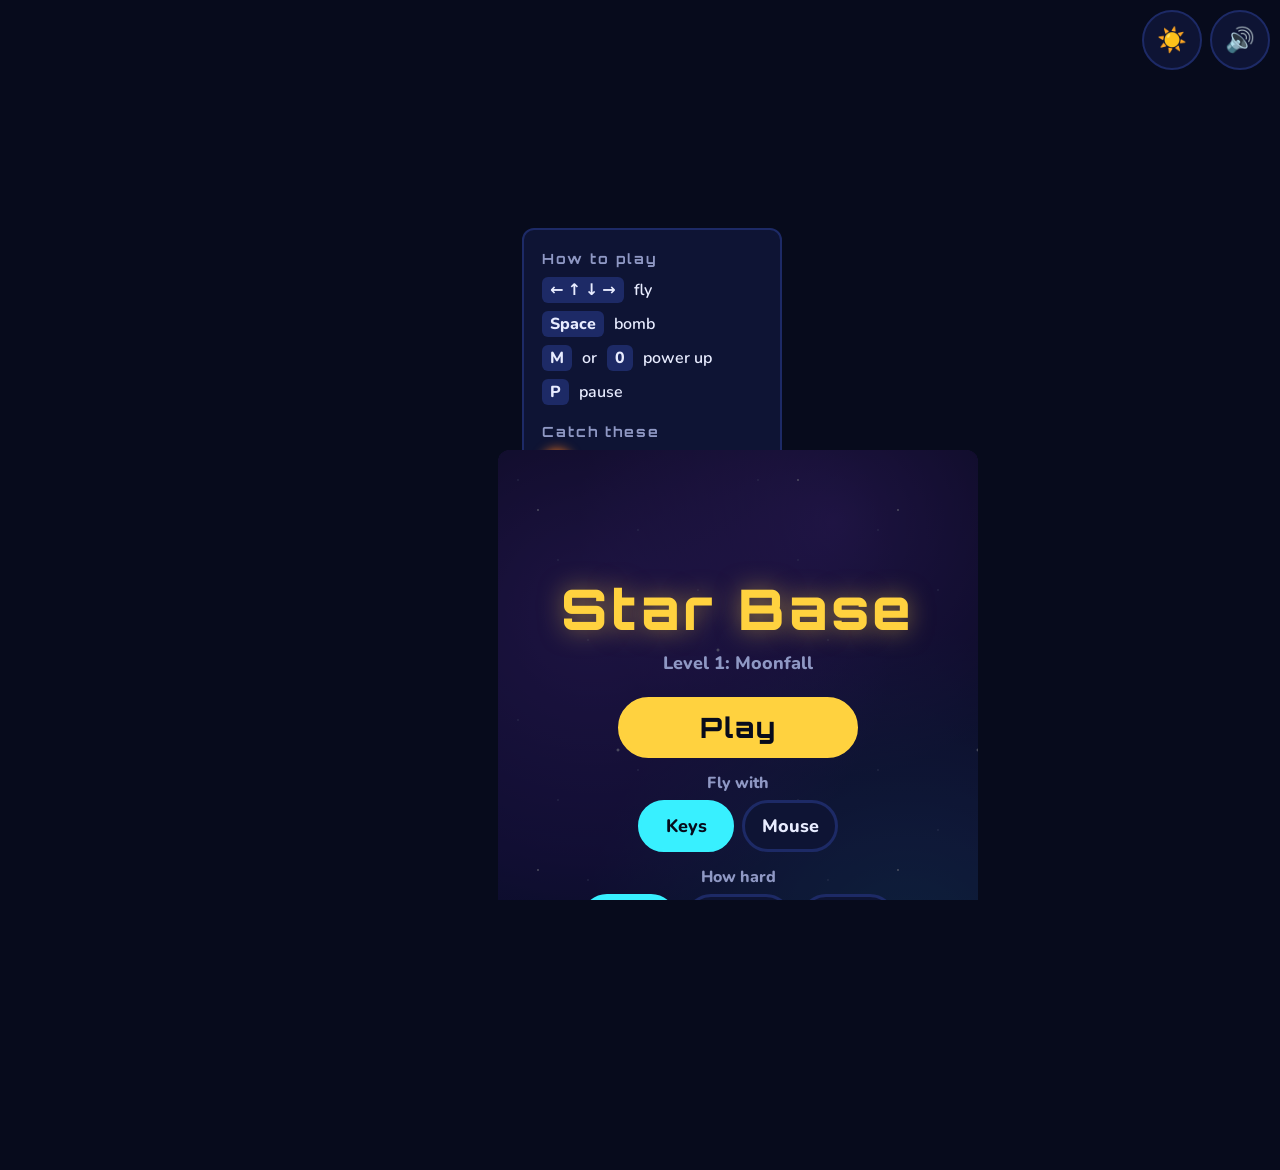
==== space/index.html @ b507ba3b "S0 to S7 — Star Base, level 1 playable (2 of 3: page and styles) Co-Authored-By: Claude Opus 5.5 <no" ====
<!DOCTYPE html>
<html lang="en" data-theme="space">
<head>
<meta charset="utf-8">
<meta name="viewport" content="width=device-width, initial-scale=1">
<title>Star Base</title>
<meta name="description" content="Fly the Comet over the moon. Blow up star bases. Beat the Core.">
<link rel="preconnect" href="https://fonts.googleapis.com">
<link rel="stylesheet" href="https://fonts.googleapis.com/css2?family=Orbitron:wght@600;800&family=Nunito:wght@600;800&display=swap">
<link rel="stylesheet" href="css/tokens.css">
<link rel="stylesheet" href="css/layout.css">
<link rel="stylesheet" href="css/game.css">
<link rel="icon" href="data:image/svg+xml,<svg xmlns='http://www.w3.org/2000/svg' viewBox='0 0 32 32'><text y='26' font-size='26'>&#128640;</text></svg>">
</head>
<body>

<!-- The sprite sheet. js/art.js loads every picture from the art
     folder into here once, then every ship on screen points at it. -->
<svg id="sprites" class="sprite-sheet" aria-hidden="true" focusable="false"><defs>
  <radialGradient id="glow-orange"><stop offset="0" stop-color="#fff6c0"/><stop offset="0.4" stop-color="#ff9a2a"/><stop offset="1" stop-color="#ff5a00" stop-opacity="0"/></radialGradient>
  <radialGradient id="glow-pink"><stop offset="0" stop-color="#ffffff"/><stop offset="0.4" stop-color="#ff5fc0"/><stop offset="1" stop-color="#ff2a9a" stop-opacity="0"/></radialGradient>
</defs></svg>

<div class="toolbar">
  <button type="button" id="theme-toggle" class="toggle" aria-label="Switch to light theme" title="Light or dark">&#9728;&#65039;</button>
  <button type="button" id="sound-toggle" class="toggle" aria-label="Turn sound off" title="Sound">&#128266;</button>
</div>

<main class="game">
  <div class="stage" id="stage">
    <div class="field" id="field" tabindex="-1" aria-label="Star Base game">

      <div class="sky" id="sky">
        <div class="stars stars-far" id="stars-far"></div>
        <div class="stars stars-near" id="stars-near"></div>
      </div>

      <!-- Layers, bottom to top. Later ones are drawn on top. -->
      <div class="layer" id="layer-ground"></div>
      <div class="layer" id="layer-pickups"></div>
      <div class="layer" id="layer-air"></div>
      <div class="layer" id="layer-shots"></div>
      <div class="layer" id="layer-ship"></div>
      <div class="layer" id="layer-foes"></div>
      <div class="layer" id="layer-fx"></div>

      <!-- THE HUD: score, lives, bombs, power bar, weapons. js/hud.js -->
      <div class="hud" id="hud" hidden>
        <div class="hud-row">
          <p class="hud-score"><span class="sr-only">Score </span><span id="hud-score">0</span></p>
          <p class="hud-lives" id="hud-lives" aria-label="Lives"></p>
          <p class="hud-bombs" id="hud-bombs" aria-label="Bombs"></p>
        </div>
        <div class="hud-row">
          <div class="hud-power" id="hud-power" aria-label="Power bar"></div>
          <div class="hud-weapons" id="hud-weapons" aria-label="Weapons"></div>
        </div>
        <div class="boss-bar" id="boss-bar" hidden>
          <p class="boss-name" id="boss-name"></p>
          <div class="boss-track"><div class="boss-fill" id="boss-fill"></div></div>
        </div>
      </div>

      <p class="banner" id="banner" aria-live="polite"></p>

      <!-- Big round buttons for tablets. Only show on touch screens. -->
      <div class="touch-buttons" id="touch-buttons" hidden>
        <button type="button" class="touch-btn touch-bomb" id="touch-bomb" aria-label="Bomb">B</button>
        <button type="button" class="touch-btn touch-power" id="touch-power" aria-label="Power up">M</button>
      </div>

      <!-- TITLE SCREEN -->
      <section class="screen title-screen" id="screen-title" aria-labelledby="game-name">
        <h1 class="game-name" id="game-name">Star Base</h1>
        <p class="tagline">Level 1: Moonfall</p>
        <button type="button" class="btn btn-go" id="btn-play">Play</button>
        <fieldset class="choice">
          <legend>Fly with</legend>
          <button type="button" class="pill" data-controls="keys" aria-pressed="true">Keys</button>
          <button type="button" class="pill" data-controls="mouse" aria-pressed="false">Mouse</button>
        </fieldset>
        <fieldset class="choice">
          <legend>How hard</legend>
          <button type="button" class="pill" data-difficulty="easy" aria-pressed="true">Easy</button>
          <button type="button" class="pill" data-difficulty="medium" aria-pressed="false">Medium</button>
          <button type="button" class="pill" data-difficulty="hard" aria-pressed="false">Hard</button>
        </fieldset>
        <p class="how" id="how-keys">Arrows: fly. Space: bomb. M: power up. P: pause.</p>
        <ol class="milestones" id="milestones" aria-label="Milestones"></ol>
        <a class="back-link" href="../">Back to Trap House</a>
      </section>

      <!-- UPGRADE PICK -->
      <section class="screen pick-screen" id="screen-pick" aria-labelledby="pick-title" hidden>
        <h2 class="pick-title" id="pick-title">POWER UP!</h2>
        <p class="pick-sub">Pick one</p>
        <div class="cards" id="pick-cards"></div>
        <p class="pick-sub">Arrows to choose. Enter to take it.</p>
      </section>

      <!-- PAUSE -->
      <section class="screen small-screen" id="screen-pause" aria-labelledby="pause-title" hidden>
        <h2 id="pause-title">Paused</h2>
        <button type="button" class="btn btn-go" id="btn-resume">Keep going</button>
        <button type="button" class="btn" id="btn-restart">Start again</button>
        <button type="button" class="btn btn-quiet" id="btn-menu">Menu</button>
      </section>

      <!-- GAME OVER -->
      <section class="screen small-screen" id="screen-over" aria-labelledby="over-title" hidden>
        <h2 id="over-title">Out of ships!</h2>
        <p class="big-score" id="over-score">0</p>
        <p class="tip" id="over-tip"></p>
        <button type="button" class="btn btn-go" id="btn-again-over">Play again</button>
        <button type="button" class="btn btn-quiet" id="btn-menu-over">Menu</button>
      </section>

      <!-- YOU WIN -->
      <section class="screen small-screen" id="screen-win" aria-labelledby="win-title" hidden>
        <h2 id="win-title">You did it!</h2>
        <p class="grade" id="win-grade">S</p>
        <p class="big-score" id="win-score">0</p>
        <ul class="win-stats" id="win-stats"></ul>
        <p class="tip" id="win-tip"></p>
        <button type="button" class="btn btn-go" id="btn-again-win">Play again</button>
        <button type="button" class="btn btn-quiet" id="btn-menu-win">Menu</button>
      </section>

    </div>
  </div>

  <aside class="side" aria-label="How to play">
    <h2>How to play</h2>
    <ul class="keys" id="side-keys">
      <li><kbd>&larr; &uarr; &darr; &rarr;</kbd> fly</li>
      <li><kbd>Space</kbd> bomb</li>
      <li><kbd>M</kbd> or <kbd>0</kbd> power up</li>
      <li><kbd>P</kbd> pause</li>
    </ul>
    <h2>Catch these</h2>
    <ul class="pickup-list">
      <li><span class="token token-P">P</span> power</li>
      <li><span class="token token-B">B</span> bomb</li>
      <li><span class="token token-S">S</span> shield</li>
      <li><span class="token token-1UP">1UP</span> extra ship</li>
    </ul>
    <p class="side-note">Shoot the moon bases too. That is where the prizes are.</p>
  </aside>
</main>

<script type="module" src="js/main.js"></script>
</body>
</html>
---- space/css/tokens.css ----
/* ===========================================================
   TOKENS: every colour and size on the page lives here

   Hendrix: this is the paint box for the screens, the sky,
   the moon and the bullets. (The ships are painted in their
   own pictures in the art folder.)

   Two themes: space (dark, the normal one) and day (light).
   Change a colour in one, change it in the other too.
   =========================================================== */

:root,
:root[data-theme="space"] {
  /* --- THE PAGE AROUND THE GAME --- */
  --page: #070b1c;
  --text: #e8ecff;
  --text-dim: #8f98c4;
  --panel: #0e1434;
  --panel-line: #1d2a66;
  --focus: #ffd23f;

  /* --- THE SKY --- */
  --sky-top: #120a2e;
  --sky-mid: #1b1250;
  --sky-bottom: #0b1a3a;
  --nebula-a: rgba(122, 63, 214, 0.45);   /* purple cloud */
  --nebula-b: rgba(31, 182, 198, 0.30);   /* teal cloud */
  --star: #ffffff;
  --star-dim: #8f98c4;

  /* --- THE MOON --- */
  --moon-rock: #8a8fa3;
  --moon-shadow: #6b7088;
  --moon-light: #b8bccc;
  --moon-edge: #3a3d52;
  --crater: #5c6078;
  --walkway: #5c6078;
  --walkway-light: #9aa0bd;
  --walkway-line: #1a1d2e;

  /* --- BRIGHT COLOURS: shots, tokens, words --- */
  --cyan: #38f0ff;
  --pink: #ff3fa4;
  --green: #4dff7c;
  --yellow: #ffd23f;
  --orange: #ff7a1a;
  --red: #ff3b3b;
  --purple: #9b5cff;
  --white: #ffffff;
  --ink: #070b1c;

  /* --- HUD --- */
  --hud-back: rgba(7, 11, 28, 0.55);
  --empty: #1d2a66;

  /* --- WORDS --- */
  --font-display: 'Orbitron', 'Trebuchet MS', system-ui, sans-serif;
  --font-body: 'Nunito', system-ui, sans-serif;

  /* --- SIZES --- */
  --field-w: 480px;      /* the play area, before it is scaled to fit */
  --field-h: 720px;
  --button-min: 60px;    /* biggest finger, smallest button */
  --radius: 12px;
  --side-w: 260px;
}

:root[data-theme="day"] {
  --page: #eef1ff;
  --text: #1a1d3a;
  --text-dim: #4a5280;
  --panel: #ffffff;
  --panel-line: #b9c3ea;
  --focus: #b44a00;

  --sky-top: #b9cdf5;
  --sky-mid: #d9cff7;
  --sky-bottom: #bfe6ee;
  --nebula-a: rgba(180, 140, 255, 0.45);
  --nebula-b: rgba(120, 220, 230, 0.40);
  --star: #ffffff;
  --star-dim: #8f98c4;

  --moon-rock: #a3a7b8;
  --moon-shadow: #8a8fa3;
  --moon-light: #d4d7e2;
  --moon-edge: #5c6078;
  --crater: #7a7f99;
  --walkway: #6b7088;
  --walkway-light: #b8bccc;
  --walkway-line: #3a3d52;

  --hud-back: rgba(255, 255, 255, 0.7);
  --empty: #b9c3ea;
}
---- space/css/layout.css ----
/* ===========================================================
   LAYOUT: the page, the screens, the buttons, the HUD
   =========================================================== */

* { box-sizing: border-box; }

html, body {
  margin: 0;
  height: 100%;
  background: var(--page);
  color: var(--text);
  font-family: var(--font-body);
  overflow: hidden;
}

.sr-only {
  position: absolute; width: 1px; height: 1px; overflow: hidden;
  clip: rect(0 0 0 0); white-space: nowrap;
}

/* The hidden sheet that holds every picture. Not display:none,
   or the glow colours inside it stop working. */
.sprite-sheet { position: absolute; width: 0; height: 0; overflow: hidden; }

:focus-visible { outline: 4px solid var(--focus); outline-offset: 3px; }

/* --- the page: game on the left, help on the right --- */
.game {
  height: 100%;
  display: flex;
  justify-content: center;
  align-items: center;
  gap: 24px;
  padding: 8px;
}

.stage { position: relative; flex-shrink: 0; }

.field {
  position: absolute;
  left: 0; top: 0;
  width: var(--field-w);
  height: var(--field-h);
  transform-origin: 0 0;
  overflow: hidden;
  border-radius: var(--radius);
  outline: none;
  user-select: none;
  -webkit-user-select: none;
  touch-action: none;
}
/* The game area takes the keys while you play. No ring round it:
   the ship moving is how you know it is listening. */
.field:focus-visible { outline: none; }

.side {
  width: var(--side-w);
  background: var(--panel);
  border: 2px solid var(--panel-line);
  border-radius: var(--radius);
  padding: 16px 18px;
  font-size: 16px;
  font-weight: 600;
}
.side h2 {
  font-family: var(--font-display);
  font-size: 14px;
  letter-spacing: 2px;
  color: var(--text-dim);
  margin: 4px 0 10px;
}
.side ul { list-style: none; padding: 0; margin: 0 0 18px; display: grid; gap: 8px; }
.side li { display: flex; align-items: center; gap: 10px; }
.side-note { color: var(--text-dim); font-size: 14px; margin: 0; }
kbd {
  font-family: var(--font-body);
  font-weight: 800;
  background: var(--panel-line);
  color: var(--text);
  border-radius: 6px;
  padding: 2px 8px;
}
@media (max-width: 860px) { .side { display: none; } }

/* --- the round buttons top right --- */
.toolbar {
  position: fixed; top: 10px; right: 10px; z-index: 10;
  display: flex; gap: 8px;
}
.toggle {
  width: var(--button-min); height: var(--button-min);
  border-radius: 50%;
  border: 2px solid var(--panel-line);
  background: var(--panel);
  color: var(--text);
  font-size: 24px;
  cursor: pointer;
}

/* --- buttons --- */
.btn {
  min-height: var(--button-min);
  min-width: 200px;
  padding: 10px 28px;
  border-radius: 999px;
  border: 3px solid var(--panel-line);
  background: var(--panel);
  color: var(--text);
  font-family: var(--font-display);
  font-weight: 800;
  font-size: 20px;
  letter-spacing: 2px;
  cursor: pointer;
}
.btn-go {
  background: var(--yellow);
  border-color: var(--yellow);
  color: var(--ink);
  font-size: 28px;
  min-width: 240px;
}
.btn-quiet { background: transparent; }
.btn:hover { filter: brightness(1.1); }

.pill {
  min-height: 52px;
  min-width: 96px;
  padding: 6px 16px;
  border-radius: 999px;
  border: 3px solid var(--panel-line);
  background: var(--panel);
  color: var(--text);
  font-family: var(--font-body);
  font-weight: 800;
  font-size: 18px;
  cursor: pointer;
}
.pill[aria-pressed="true"] { background: var(--cyan); border-color: var(--cyan); color: var(--ink); }

/* --- screens that sit on top of the game --- */
.screen {
  position: absolute; inset: 0;
  z-index: 20;
  display: flex; flex-direction: column;
  align-items: center; justify-content: center;
  gap: 14px;
  padding: 24px;
  text-align: center;
  background: rgba(7, 11, 28, 0.62);
}
:root[data-theme="day"] .screen { background: rgba(238, 241, 255, 0.72); }
.screen[hidden] { display: none; }
.screen h2 {
  font-family: var(--font-display);
  font-weight: 800;
  font-size: 34px;
  letter-spacing: 3px;
  margin: 0;
  color: var(--yellow);
}
:root[data-theme="day"] .screen h2 { color: var(--orange); }

.game-name {
  font-family: var(--font-display);
  font-weight: 800;
  font-size: 56px;
  letter-spacing: 4px;
  line-height: 1;
  margin: 0;
  color: var(--yellow);
  text-shadow: 0 0 24px rgba(255, 210, 63, 0.5);
}
:root[data-theme="day"] .game-name { color: var(--orange); text-shadow: none; }
.tagline { margin: 0 0 8px; font-weight: 800; font-size: 18px; color: var(--text-dim); }

.choice {
  border: 0; margin: 0; padding: 0;
  display: flex; gap: 8px; flex-wrap: wrap; justify-content: center;
}
.choice legend {
  width: 100%;
  font-weight: 800; font-size: 16px; color: var(--text-dim);
  margin-bottom: 6px;
}
.how { margin: 4px 0 0; font-weight: 700; font-size: 16px; }

.milestones { list-style: none; padding: 0; margin: 6px 0 0; display: flex; gap: 8px; }
.milestones li {
  width: 16px; height: 16px; border-radius: 50%;
  background: var(--empty);
}
.milestones li.done { background: var(--green); box-shadow: 0 0 8px var(--green); }

.back-link { color: var(--text-dim); font-weight: 700; font-size: 15px; }

.big-score { font-family: var(--font-body); font-weight: 800; font-size: 40px; margin: 0; }
.grade {
  font-family: var(--font-display); font-weight: 800;
  font-size: 110px; line-height: 1; margin: 0;
  color: var(--yellow);
  text-shadow: 0 0 30px rgba(255, 210, 63, 0.6);
}
.tip { max-width: 360px; font-size: 18px; font-weight: 800; margin: 0; }
.win-stats { list-style: none; padding: 0; margin: 0; display: grid; gap: 4px; font-size: 17px; font-weight: 700; }

/* --- the upgrade pick --- */
.pick-title {
  font-size: 40px !important;
}
.pick-sub { margin: 0; font-weight: 700; color: var(--text-dim); font-size: 16px; }
.cards { display: flex; gap: 12px; }
.card {
  width: 136px; min-height: 200px;
  border-radius: 14px;
  border: 4px solid var(--panel-line);
  background: var(--panel);
  color: var(--text);
  display: flex; flex-direction: column; align-items: center; gap: 6px;
  padding: 12px 8px;
  cursor: pointer;
  font-family: var(--font-body);
}
.card:focus-visible, .card:hover { border-color: var(--yellow); box-shadow: 0 0 22px rgba(255, 210, 63, 0.5); outline: none; }
.card[disabled] { opacity: 0.4; cursor: default; }
.card-name { font-family: var(--font-display); font-weight: 800; font-size: 17px; }
.card-name.cyan { color: var(--cyan); }
.card-name.pink { color: var(--pink); }
.card-name.yellow { color: var(--yellow); }
:root[data-theme="day"] .card-name.cyan { color: #0a7f8e; }
:root[data-theme="day"] .card-name.yellow { color: #a66b00; }
.card-say { font-weight: 800; font-size: 16px; }
.card-pips { display: flex; gap: 5px; }
.card-pips i { width: 14px; height: 14px; border-radius: 50%; background: var(--empty); }
.card-pips i.on { background: var(--yellow); }
.card-key {
  margin-top: auto;
  font-family: var(--font-display); font-weight: 800; font-size: 20px;
  width: 36px; height: 36px; border-radius: 50%;
  display: grid; place-items: center;
  background: var(--panel-line);
}
.card-pic { width: 70px; height: 70px; }

/* --- the HUD --- */
.hud {
  position: absolute; left: 0; right: 0; top: 0;
  z-index: 15;
  padding: 8px 10px 0;
  pointer-events: none;
}
.hud-row { display: flex; align-items: center; justify-content: space-between; gap: 10px; margin-bottom: 6px; }
.hud p { margin: 0; }
.hud-score {
  font-family: var(--font-body); font-weight: 800; font-size: 24px;
  background: var(--hud-back); border-radius: 10px; padding: 2px 10px;
  min-width: 120px;
}
.hud-lives, .hud-bombs {
  display: flex; gap: 4px; align-items: center;
  background: var(--hud-back); border-radius: 10px; padding: 4px 8px; min-height: 36px;
}
.hud-life { width: 24px; height: 30px; }
.hud-bomb {
  width: 20px; height: 20px; border-radius: 50%;
  background: var(--yellow); box-shadow: 0 0 8px var(--yellow);
}
.hud-power {
  display: flex; gap: 4px; align-items: center;
  background: var(--hud-back); border-radius: 10px; padding: 5px 8px;
}
.hud-power i { width: 22px; height: 16px; border-radius: 4px; background: var(--empty); }
.hud-power i.on { background: var(--orange); }
.hud-power.full i { background: var(--yellow); box-shadow: 0 0 8px var(--yellow); }
.hud-power .press {
  font-family: var(--font-display); font-weight: 800; font-size: 15px;
  color: var(--yellow); margin-left: 6px;
}
.hud-weapons {
  display: flex; gap: 10px;
  background: var(--hud-back); border-radius: 10px; padding: 5px 8px;
}
.hud-weapon { display: flex; gap: 3px; align-items: center; }
.hud-weapon b { font-size: 12px; font-weight: 800; margin-right: 2px; }
.hud-weapon i { width: 8px; height: 8px; border-radius: 50%; background: var(--empty); }
.hud-weapon.cyan i.on { background: var(--cyan); }
.hud-weapon.pink i.on { background: var(--pink); }
.hud-weapon.yellow i.on { background: var(--yellow); }

.boss-bar { margin-top: 2px; }
.boss-bar[hidden] { display: none; }
.boss-name {
  font-family: var(--font-display); font-weight: 800; font-size: 14px;
  letter-spacing: 2px; color: var(--yellow) !important; margin-bottom: 3px !important;
  text-align: center;
}
.boss-track { height: 12px; border-radius: 6px; background: var(--hud-back); border: 2px solid var(--panel-line); overflow: hidden; }
.boss-fill { height: 100%; width: 100%; background: var(--pink); transition: width 0.15s; }

/* --- the big words in the middle --- */
.banner {
  position: absolute; left: 0; right: 0; top: 42%;
  z-index: 16; margin: 0;
  text-align: center;
  font-family: var(--font-display); font-weight: 800; font-size: 34px;
  letter-spacing: 4px;
  color: var(--yellow);
  text-shadow: 0 0 18px rgba(255, 210, 63, 0.6), 0 2px 0 var(--ink);
  pointer-events: none;
  opacity: 0;
}
.banner.show { animation: banner 2.4s ease-out forwards; }
.banner.warn { color: var(--red); text-shadow: 0 0 18px rgba(255, 59, 59, 0.7), 0 2px 0 var(--ink); }
.banner.warn.show { animation: banner-warn 4s linear forwards; }
@keyframes banner {
  0% { opacity: 0; transform: scale(0.7); }
  12% { opacity: 1; transform: scale(1.05); }
  20% { transform: scale(1); }
  80% { opacity: 1; }
  100% { opacity: 0; }
}
@keyframes banner-warn {
  0%, 20%, 40%, 60%, 80% { opacity: 1; }
  10%, 30%, 50%, 70%, 90%, 100% { opacity: 0.1; }
}

/* --- touch buttons --- */
.touch-buttons[hidden] { display: none; }
.touch-btn {
  position: absolute; bottom: 18px; z-index: 17;
  width: 76px; height: 76px; border-radius: 50%;
  font-family: var(--font-display); font-weight: 800; font-size: 26px;
  border: 3px solid var(--ink);
  opacity: 0.85;
}
.touch-bomb { left: 16px; background: var(--yellow); color: var(--ink); }
.touch-power { right: 16px; background: var(--orange); color: var(--ink); }

@media (prefers-reduced-motion: reduce) {
  .banner.show, .banner.warn.show { animation: banner-calm 2.4s linear forwards; }
  @keyframes banner-calm { 0%, 85% { opacity: 1; } 100% { opacity: 0; } }
}
---- space/css/game.css ----
/* ===========================================================
   GAME: the sky, the moon, the ships, the bullets, the bangs
   =========================================================== */

/* --- the sky --- */
.sky {
  position: absolute; inset: 0;
  background:
    radial-gradient(circle at 20% 22%, var(--nebula-a), transparent 45%),
    radial-gradient(circle at 85% 70%, var(--nebula-b), transparent 50%),
    radial-gradient(circle at 70% 10%, var(--nebula-a), transparent 35%),
    linear-gradient(var(--sky-top), var(--sky-mid) 55%, var(--sky-bottom));
}
.stars { position: absolute; inset: 0; background-repeat: repeat; }
.stars-far {
  background-image:
    radial-gradient(1px 1px at 20px 30px, var(--star-dim), transparent),
    radial-gradient(1px 1px at 140px 80px, var(--star-dim), transparent),
    radial-gradient(1px 1px at 90px 190px, var(--star-dim), transparent),
    radial-gradient(1px 1px at 200px 140px, var(--star-dim), transparent),
    radial-gradient(1px 1px at 60px 110px, var(--star-dim), transparent);
  background-size: 240px 240px;
}
.stars-near {
  background-image:
    radial-gradient(1.5px 1.5px at 40px 60px, var(--star), transparent),
    radial-gradient(2px 2px at 220px 200px, var(--star), transparent),
    radial-gradient(1.5px 1.5px at 300px 30px, var(--star), transparent),
    radial-gradient(2px 2px at 120px 300px, var(--star), transparent),
    radial-gradient(1.5px 1.5px at 260px 330px, var(--star), transparent);
  background-size: 360px 360px;
}

.layer { position: absolute; inset: 0; pointer-events: none; }

/* --- every thing on screen: ships, parts, bullets --- */
.thing {
  position: absolute; left: 0; top: 0;
  will-change: transform;
}
.thing[hidden] { display: none; }
.thing > svg { display: block; width: 100%; height: 100%; overflow: visible; }

/* A thing that just got hit flashes bright for a moment. */
.thing.hit > svg { filter: brightness(2.2); }

/* A Diver about to dive flashes a warning ring. */
.thing.warn::after {
  content: '';
  position: absolute; inset: -14px;
  border-radius: 50%;
  border: 3px solid var(--yellow);
  animation: warn 0.25s steps(2) infinite;
}
@keyframes warn { 50% { opacity: 0.1; } }

/* --- the moon plates --- */
.plate { position: absolute; left: 0; top: 0; will-change: transform; }
.plate svg { display: block; overflow: visible; }
.plate .rock { fill: var(--moon-rock); stroke: var(--moon-edge); stroke-width: 4; }
.plate .shade { fill: var(--moon-shadow); }
.plate .light { fill: var(--moon-light); opacity: 0.6; }
.plate .crater { fill: var(--crater); }
.plate .crater-rim { fill: none; stroke: var(--moon-light); stroke-width: 2.5; }
.plate .walk { fill: var(--walkway); stroke: var(--walkway-line); stroke-width: 2; }
.plate .walk-light { fill: var(--walkway-light); opacity: 0.6; }
.plate .walk-line { stroke: var(--walkway-line); stroke-width: 2; opacity: 0.5; }

/* A broken base part stays on the moon, burnt and dark. */
.thing.wreck > svg { filter: brightness(0.3) grayscale(0.7); }
.thing.wreck { opacity: 0.85; }
/* A turret with no power from its pylon. */
.thing.dark > svg { filter: grayscale(1) brightness(0.6); }
.thing.open > svg { filter: brightness(1.4); }
.blink { animation: blink 0.8s steps(2) infinite; }
@keyframes blink { 50% { opacity: 0.15; } }

/* --- your ship --- */
.ship { position: absolute; left: 0; top: 0; width: 64px; height: 80px; will-change: transform; }
.ship .thing { position: absolute; left: 0; top: 0; }
.ship.blinking { animation: ship-blink 0.16s steps(2) infinite; }
@keyframes ship-blink { 50% { opacity: 0.25; } }
.ship[hidden] { display: none; }
.flame {
  position: absolute; left: 50%; top: 66px;
  width: 22px; height: 26px; margin-left: -11px;
  border-radius: 50% 50% 50% 50% / 30% 30% 70% 70%;
  background: radial-gradient(circle at 50% 25%, #fff6c0, var(--orange) 55%, transparent 75%);
  transform-origin: 50% 0;
  animation: flame 0.12s infinite alternate;
}
@keyframes flame { to { transform: scaleY(1.25) scaleX(0.9); } }
.shield {
  position: absolute; left: -10px; top: -6px;
  width: 84px; height: 92px; border-radius: 50%;
  border: 3px solid var(--cyan);
  background: radial-gradient(circle, transparent 55%, rgba(56, 240, 255, 0.25));
  box-shadow: 0 0 14px var(--cyan);
}
.shield[hidden] { display: none; }

/* --- bullets --- */
.shot, .foe, .missile {
  position: absolute; left: 0; top: 0;
  border-radius: 50%;
  will-change: transform;
}
.shot { width: 12px; height: 18px; background: radial-gradient(ellipse at 50% 40%, #ffffff 0 25%, var(--cyan) 50%, transparent 72%); }
.shot.gold { background: radial-gradient(ellipse at 50% 40%, #ffffff 0 25%, var(--yellow) 50%, transparent 72%); }
.missile { width: 16px; height: 16px; background: radial-gradient(circle, #ffffff 0 20%, var(--pink) 45%, transparent 72%); }
.missile.big { width: 24px; height: 24px; }
.foe { width: 20px; height: 20px; }
.foe.pink { background: radial-gradient(circle, #ffffff 0 22%, var(--pink) 48%, transparent 72%); }
.foe.green { background: radial-gradient(circle, #ffffff 0 22%, var(--green) 48%, transparent 72%); }
.foe.red { width: 14px; height: 26px; border-radius: 40%; background: radial-gradient(ellipse, #ffffff 0 20%, var(--red) 50%, transparent 74%); }

/* --- pickups --- */
.token {
  display: inline-grid; place-items: center;
  width: 30px; height: 30px; border-radius: 50%;
  font-family: var(--font-body); font-weight: 800; font-size: 15px;
  color: var(--ink);
  border: 2px solid var(--ink);
}
.token-P { background: var(--orange); box-shadow: 0 0 12px var(--orange); }
.token-B { background: var(--yellow); box-shadow: 0 0 12px var(--yellow); }
.token-S { background: var(--cyan); box-shadow: 0 0 12px var(--cyan); }
.token-1UP { background: var(--green); box-shadow: 0 0 12px var(--green); font-size: 11px; width: 34px; height: 34px; }
.pickup { position: absolute; left: 0; top: 0; will-change: transform; }
.pickup .token { animation: bob 0.6s ease-in-out infinite alternate; }
@keyframes bob { to { transform: scale(1.15); } }

/* --- bangs --- */
.boom {
  position: absolute; left: 0; top: 0;
  border-radius: 50%;
  background: radial-gradient(circle, #ffffff 0 12%, var(--yellow) 30%, var(--orange) 55%, rgba(255, 59, 26, 0) 72%);
  animation: boom 0.5s ease-out forwards;
}
@keyframes boom {
  0% { transform: var(--at) scale(0.2); opacity: 1; }
  60% { opacity: 1; }
  100% { transform: var(--at) scale(1.4); opacity: 0; }
}
.bit {
  position: absolute; left: 0; top: 0;
  width: 8px; height: 8px; border-radius: 2px;
  background: var(--orange);
  animation: bit 0.6s ease-out forwards;
}
@keyframes bit {
  from { transform: var(--from); opacity: 1; }
  to { transform: var(--to) rotate(200deg); opacity: 0; }
}
.spark {
  position: absolute; left: 0; top: 0;
  width: 14px; height: 14px; border-radius: 50%;
  background: radial-gradient(circle, #ffffff, var(--cyan) 50%, transparent 70%);
  animation: spark 0.15s ease-out forwards;
}
@keyframes spark { to { opacity: 0; } }
.float {
  position: absolute; left: 0; top: 0;
  font-family: var(--font-body); font-weight: 800; font-size: 16px;
  color: var(--yellow);
  text-shadow: 0 2px 0 var(--ink);
  white-space: nowrap;
  animation: float 0.9s ease-out forwards;
}
.float.big { font-size: 24px; }
@keyframes float {
  from { transform: var(--at); opacity: 1; }
  to { transform: var(--at) translateY(-40px); opacity: 0; }
}
.ring {
  position: absolute; left: 0; top: 0;
  width: 40px; height: 40px; border-radius: 50%;
  border: 10px solid var(--yellow);
  box-shadow: 0 0 30px var(--yellow), inset 0 0 30px var(--yellow);
  animation: ring 0.7s ease-out forwards;
}
@keyframes ring {
  from { transform: var(--at) scale(0.2); opacity: 1; }
  to { transform: var(--at) scale(28); opacity: 0; }
}
.flash {
  position: absolute; inset: 0; z-index: 14;
  background: #ffffff;
  animation: flash 0.35s ease-out forwards;
  pointer-events: none;
}
@keyframes flash { from { opacity: 0.7; } to { opacity: 0; } }
.pilot {
  position: absolute; left: 0; top: 0;
  width: 48px; height: 48px;
  animation: pilot 2.4s ease-in forwards;
}
@keyframes pilot {
  from { transform: var(--at); opacity: 1; }
  to { transform: var(--at) translate(30px, -260px); opacity: 0; }
}
.chunk {
  position: absolute; left: 0; top: 0;
  width: 80px; height: 60px;
  background: var(--walkway);
  border: 3px solid var(--walkway-line);
  border-radius: 10px 30px 8px 24px;
  animation: chunk 2.5s ease-in forwards;
}
@keyframes chunk {
  from { transform: var(--from); opacity: 1; }
  to { transform: var(--to) rotate(var(--spin)); opacity: 0; }
}

.field.shake { animation: shake 0.3s linear; }
@keyframes shake {
  25% { translate: 4px -3px; }
  50% { translate: -4px 3px; }
  75% { translate: 3px 2px; }
}

/* Calm mode: no flash, no shake, bits fade where they are. */
@media (prefers-reduced-motion: reduce) {
  .flash { display: none; }
  .field.shake { animation: none; }
  .bit { animation: bit-calm 0.5s linear forwards; }
  @keyframes bit-calm { from { transform: var(--from); opacity: 1; } to { transform: var(--from); opacity: 0; } }
  .ring { animation-duration: 0.9s; }
  .pickup .token { animation: none; }
  .flame { animation: none; }
}
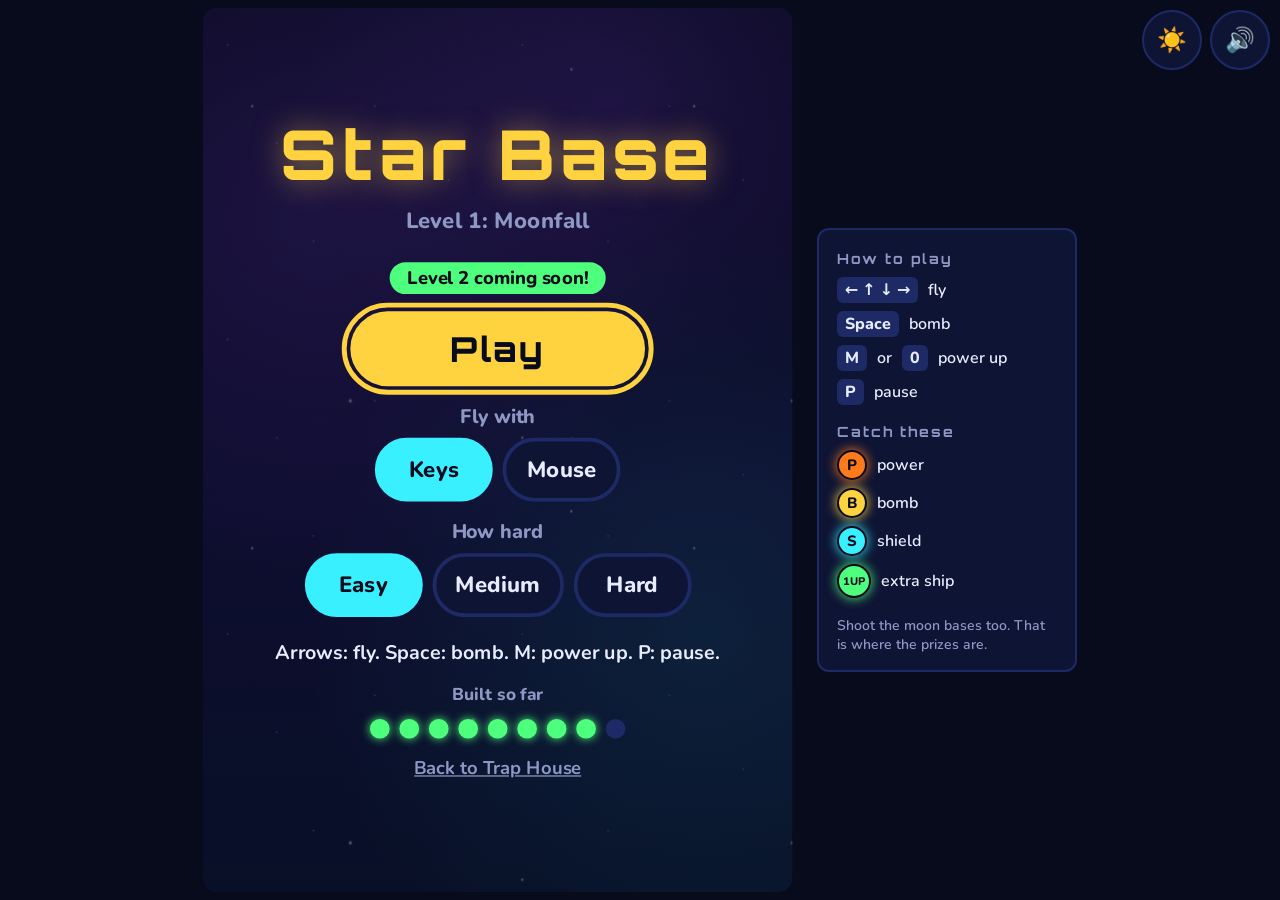
==== commit fda6b0ec: "S7.1 — Playtest fixes for Star Base (1 of 2) - New enemy art, white hit flash, bigger explosions wit" ====
--- a/space/index.html
+++ b/space/index.html
@@ -73,6 +73,8 @@
       <section class="screen title-screen" id="screen-title" aria-labelledby="game-name">
         <h1 class="game-name" id="game-name">Star Base</h1>
         <p class="tagline">Level 1: Moonfall</p>
+        <p class="soon">Level 2 coming soon!</p>
+        <p class="best" id="title-best" hidden></p>
         <button type="button" class="btn btn-go" id="btn-play">Play</button>
         <fieldset class="choice">
           <legend>Fly with</legend>
@@ -86,7 +88,10 @@
           <button type="button" class="pill" data-difficulty="hard" aria-pressed="false">Hard</button>
         </fieldset>
         <p class="how" id="how-keys">Arrows: fly. Space: bomb. M: power up. P: pause.</p>
-        <ol class="milestones" id="milestones" aria-label="Milestones"></ol>
+        <div class="built">
+          <p class="built-label" id="built-label">Built so far</p>
+          <ol class="milestones" id="milestones" aria-labelledby="built-label"></ol>
+        </div>
         <a class="back-link" href="../">Back to Trap House</a>
       </section>
 
@@ -95,35 +100,44 @@
         <h2 class="pick-title" id="pick-title">POWER UP!</h2>
         <p class="pick-sub">Pick one</p>
         <div class="cards" id="pick-cards"></div>
-        <p class="pick-sub">Arrows to choose. Enter to take it.</p>
+        <p class="pick-keys" aria-label="Press 1, 2 or 3"><kbd>1</kbd> <kbd>2</kbd> <kbd>3</kbd></p>
       </section>
 
       <!-- PAUSE -->
       <section class="screen small-screen" id="screen-pause" aria-labelledby="pause-title" hidden>
-        <h2 id="pause-title">Paused</h2>
-        <button type="button" class="btn btn-go" id="btn-resume">Keep going</button>
-        <button type="button" class="btn" id="btn-restart">Start again</button>
-        <button type="button" class="btn btn-quiet" id="btn-menu">Menu</button>
+        <div class="panel-box">
+          <h2 id="pause-title">Paused</h2>
+          <button type="button" class="btn btn-go" id="btn-resume">Keep going</button>
+          <button type="button" class="btn" id="btn-restart">Start again</button>
+          <button type="button" class="btn btn-quiet" id="btn-menu">Menu</button>
+        </div>
       </section>
 
       <!-- GAME OVER -->
       <section class="screen small-screen" id="screen-over" aria-labelledby="over-title" hidden>
-        <h2 id="over-title">Out of ships!</h2>
-        <p class="big-score" id="over-score">0</p>
-        <p class="tip" id="over-tip"></p>
-        <button type="button" class="btn btn-go" id="btn-again-over">Play again</button>
-        <button type="button" class="btn btn-quiet" id="btn-menu-over">Menu</button>
+        <div class="panel-box">
+          <h2 id="over-title">Out of ships!</h2>
+          <p class="big-score" id="over-score">0</p>
+          <p class="best" id="over-best"></p>
+          <p class="tip" id="over-tip"></p>
+          <button type="button" class="btn btn-go" id="btn-again-over">Play again</button>
+          <button type="button" class="btn btn-quiet" id="btn-menu-over">Menu</button>
+        </div>
       </section>
 
       <!-- YOU WIN -->
       <section class="screen small-screen" id="screen-win" aria-labelledby="win-title" hidden>
-        <h2 id="win-title">You did it!</h2>
-        <p class="grade" id="win-grade">S</p>
-        <p class="big-score" id="win-score">0</p>
-        <ul class="win-stats" id="win-stats"></ul>
-        <p class="tip" id="win-tip"></p>
-        <button type="button" class="btn btn-go" id="btn-again-win">Play again</button>
-        <button type="button" class="btn btn-quiet" id="btn-menu-win">Menu</button>
+        <div class="panel-box">
+          <h2 id="win-title">YOU WIN!</h2>
+          <p class="grade" id="win-grade">S</p>
+          <p class="big-score" id="win-score">0</p>
+          <p class="best" id="win-best"></p>
+          <ul class="win-stats" id="win-stats"></ul>
+          <p class="tip" id="win-tip"></p>
+          <p class="soon">Level 2 coming soon!</p>
+          <button type="button" class="btn btn-go" id="btn-again-win">Play again</button>
+          <button type="button" class="btn btn-quiet" id="btn-menu-win">Menu</button>
+        </div>
       </section>
 
     </div>
--- a/space/css/tokens.css
+++ b/space/css/tokens.css
@@ -29,14 +29,18 @@
   --star-dim: #8f98c4;
 
   /* --- THE MOON --- */
-  --moon-rock: #8a8fa3;
-  --moon-shadow: #6b7088;
-  --moon-light: #b8bccc;
+  --moon-rock: #7d82a0;
+  --moon-shadow: #4f5475;
+  --moon-light: #aeb3cc;
   --moon-edge: #3a3d52;
   --crater: #5c6078;
   --walkway: #5c6078;
   --walkway-light: #9aa0bd;
   --walkway-line: #1a1d2e;
+  --deck: #3d4a7a;          /* coloured floor panels on a base */
+  --deck-light: #7fe6f0;
+  --target-glow: rgba(255, 122, 26, 0.6);    /* the glow under things you can shoot */
+  --target-ring: #ff7a1a;
 
   /* --- BRIGHT COLOURS: shots, tokens, words --- */
   --cyan: #38f0ff;
@@ -89,6 +93,10 @@
   --walkway: #6b7088;
   --walkway-light: #b8bccc;
   --walkway-line: #3a3d52;
+  --deck: #7d8cc4;
+  --deck-light: #ffffff;
+  --target-glow: rgba(255, 90, 0, 0.5);
+  --target-ring: #e05a00;
 
   --hud-back: rgba(255, 255, 255, 0.7);
   --empty: #b9c3ea;
--- a/space/css/layout.css
+++ b/space/css/layout.css
@@ -121,6 +121,7 @@
 }
 .btn-quiet { background: transparent; }
 .btn:hover { filter: brightness(1.1); }
+.btn[disabled] { opacity: 0.6; cursor: wait; }
 
 .pill {
   min-height: 52px;
@@ -339,3 +340,56 @@
   .banner.show, .banner.warn.show { animation: banner-calm 2.4s linear forwards; }
   @keyframes banner-calm { 0%, 85% { opacity: 1; } 100% { opacity: 0; } }
 }
+
+/* --- added after the first playtest --- */
+.soon {
+  margin: 0;
+  font-weight: 800; font-size: 15px;
+  color: var(--ink);
+  background: var(--green);
+  border-radius: 999px;
+  padding: 3px 14px;
+}
+.best { margin: 0; font-weight: 800; font-size: 18px; color: var(--cyan); }
+:root[data-theme="day"] .best { color: #0a7f8e; }
+.best.new { color: var(--yellow); font-size: 22px; animation: newbest 0.5s ease-in-out infinite alternate; }
+@keyframes newbest { to { transform: scale(1.1); } }
+
+.built { display: flex; flex-direction: column; align-items: center; gap: 4px; }
+.built-label { margin: 0; font-weight: 800; font-size: 14px; color: var(--text-dim); }
+.milestones li.star {
+  width: auto; height: auto; background: none; box-shadow: none;
+  font-size: 22px; line-height: 1; color: var(--empty);
+}
+.milestones li.star.done { color: var(--yellow); text-shadow: 0 0 8px var(--yellow); }
+
+.pick-keys { margin: 0; display: flex; gap: 10px; font-size: 22px; }
+.pick-keys kbd { font-size: 22px; padding: 4px 14px; }
+
+/* End screens: a solid card, so nothing shows through the words. */
+.small-screen { background: rgba(7, 11, 28, 0.78); }
+.panel-box {
+  display: flex; flex-direction: column; align-items: center; gap: 12px;
+  background: var(--panel);
+  border: 3px solid var(--panel-line);
+  border-radius: 18px;
+  padding: 22px 26px;
+  max-width: 420px;
+  box-shadow: 0 10px 40px rgba(0, 0, 0, 0.5);
+}
+
+/* The power bar pulses when it is full. */
+.hud-power.full { animation: power-full 0.45s ease-in-out infinite alternate; }
+@keyframes power-full { to { box-shadow: 0 0 18px var(--yellow); transform: scale(1.06); } }
+.hud-power.full .press { animation: blink-press 0.45s steps(2) infinite; }
+@keyframes blink-press { 50% { opacity: 0.3; } }
+
+/* The bombs wiggle when the game says "use a bomb!" */
+.hud-bombs.nudge { animation: nudge 0.25s ease-in-out infinite alternate; box-shadow: 0 0 16px var(--yellow); }
+@keyframes nudge { to { transform: scale(1.12); } }
+
+.banner.gold { font-size: 46px; color: var(--yellow); }
+
+@media (prefers-reduced-motion: reduce) {
+  .hud-power.full, .hud-power.full .press, .hud-bombs.nudge, .best.new { animation: none; }
+}
--- a/space/css/game.css
+++ b/space/css/game.css
@@ -41,8 +41,22 @@
 .thing[hidden] { display: none; }
 .thing > svg { display: block; width: 100%; height: 100%; overflow: visible; }
 
-/* A thing that just got hit flashes bright for a moment. */
-.thing.hit > svg { filter: brightness(2.2); }
+/* A thing that just got hit flashes pure white for a moment. */
+.thing.hit > svg { filter: brightness(0) invert(1) drop-shadow(0 0 6px var(--white)); }
+
+/* Ground targets you can shoot glow orange underneath. */
+.thing.target::before {
+  content: '';
+  position: absolute; inset: -12%;
+  border-radius: 50%;
+  border: 3px solid var(--target-ring);
+  background: radial-gradient(circle, var(--target-glow) 30%, transparent 70%);
+  box-shadow: 0 0 12px var(--target-ring);
+  animation: target 0.9s ease-in-out infinite alternate;
+}
+.thing.target > svg { position: relative; filter: drop-shadow(0 5px 0 rgba(0, 0, 0, 0.35)); }
+@keyframes target { from { opacity: 0.45; } to { opacity: 1; } }
+.thing.wreck::before { display: none; }
 
 /* A Diver about to dive flashes a warning ring. */
 .thing.warn::after {
@@ -65,6 +79,12 @@
 .plate .walk { fill: var(--walkway); stroke: var(--walkway-line); stroke-width: 2; }
 .plate .walk-light { fill: var(--walkway-light); opacity: 0.6; }
 .plate .walk-line { stroke: var(--walkway-line); stroke-width: 2; opacity: 0.5; }
+.plate .deck { fill: var(--deck); stroke: var(--walkway-line); stroke-width: 2.5; }
+.plate .deck-line { stroke: var(--deck-light); stroke-width: 3; stroke-dasharray: 10 6; }
+.plate .hazard { stroke: var(--yellow); stroke-width: 4; stroke-dasharray: 12 10; }
+.plate .beacon { fill: var(--cyan); animation: beacon 1.2s steps(2) infinite; }
+.plate .beacon-b { fill: var(--pink); animation-delay: 0.6s; }
+@keyframes beacon { 50% { opacity: 0.2; } }
 
 /* A broken base part stays on the moon, burnt and dark. */
 .thing.wreck > svg { filter: brightness(0.3) grayscale(0.7); }
@@ -105,14 +125,54 @@
   border-radius: 50%;
   will-change: transform;
 }
-.shot { width: 12px; height: 18px; background: radial-gradient(ellipse at 50% 40%, #ffffff 0 25%, var(--cyan) 50%, transparent 72%); }
-.shot.gold { background: radial-gradient(ellipse at 50% 40%, #ffffff 0 25%, var(--yellow) 50%, transparent 72%); }
-.missile { width: 16px; height: 16px; background: radial-gradient(circle, #ffffff 0 20%, var(--pink) 45%, transparent 72%); }
-.missile.big { width: 24px; height: 24px; }
+/* Your laser: a white hot middle, a coloured edge, and a glow. */
+.shot {
+  border-radius: 4px;
+  background: linear-gradient(90deg, transparent, var(--cyan) 20%, #ffffff 42%, #ffffff 58%, var(--cyan) 80%, transparent);
+  box-shadow: 0 0 6px var(--cyan), 0 0 14px var(--cyan);
+  -webkit-mask-image: linear-gradient(to top, transparent, #000 35%);
+  mask-image: linear-gradient(to top, transparent, #000 35%);
+}
+.shot.gold {
+  background: linear-gradient(90deg, transparent, var(--yellow) 20%, #ffffff 42%, #ffffff 58%, var(--yellow) 80%, transparent);
+  box-shadow: 0 0 6px var(--yellow), 0 0 16px var(--orange);
+}
+/* Homing missile: a pink rocket with a hot nose. */
+.missile {
+  border-radius: 50% 50% 40% 40% / 60% 60% 40% 40%;
+  background: radial-gradient(ellipse at 50% 25%, #ffffff 0 18%, var(--pink) 45%, #8a1050 75%);
+  border: 2px solid #2a0a1e;
+  box-shadow: 0 0 10px var(--pink);
+}
+.trail {
+  position: absolute; left: 0; top: 0;
+  border-radius: 50%;
+  background: radial-gradient(circle, #ffffff 0 20%, var(--pink) 50%, transparent 72%);
+  animation: trail 0.32s ease-out forwards;
+}
+@keyframes trail { from { transform: var(--at) scale(1); opacity: 0.9; } to { transform: var(--at) scale(0.2); opacity: 0; } }
+
+/* Enemy shots: big round glowing orbs with a ring that pulses,
+   so they are easy to see coming. */
 .foe { width: 20px; height: 20px; }
-.foe.pink { background: radial-gradient(circle, #ffffff 0 22%, var(--pink) 48%, transparent 72%); }
-.foe.green { background: radial-gradient(circle, #ffffff 0 22%, var(--green) 48%, transparent 72%); }
-.foe.red { width: 14px; height: 26px; border-radius: 40%; background: radial-gradient(ellipse, #ffffff 0 20%, var(--red) 50%, transparent 74%); }
+.foe::after {
+  content: '';
+  position: absolute; inset: -5px;
+  border-radius: 50%;
+  border: 2px solid currentColor;
+  animation: orb 0.5s ease-in-out infinite alternate;
+}
+@keyframes orb { from { transform: scale(0.8); opacity: 0.9; } to { transform: scale(1.15); opacity: 0.3; } }
+.foe.pink { color: var(--pink); background: radial-gradient(circle, #ffffff 0 28%, var(--pink) 52%, rgba(255, 63, 164, 0.3) 72%); box-shadow: 0 0 12px var(--pink); }
+.foe.green { color: var(--green); background: radial-gradient(circle, #ffffff 0 28%, var(--green) 52%, rgba(77, 255, 124, 0.3) 72%); box-shadow: 0 0 12px var(--green); }
+.foe.red {
+  color: var(--red);
+  border-radius: 40% 40% 50% 50% / 30% 30% 70% 70%;
+  background: radial-gradient(ellipse at 50% 75%, #ffffff 0 18%, var(--red) 50%, #7a0d0d 80%);
+  border: 2px solid #2a0505;
+  box-shadow: 0 0 10px var(--red);
+}
+.foe.red::after { display: none; }
 
 /* --- pickups --- */
 .token {
@@ -144,10 +204,24 @@
 }
 .bit {
   position: absolute; left: 0; top: 0;
-  width: 8px; height: 8px; border-radius: 2px;
+  border-radius: 2px;
   background: var(--orange);
-  animation: bit 0.6s ease-out forwards;
-}
+  animation: bit 0.75s ease-out forwards;
+}
+.smoke {
+  position: absolute; left: 0; top: 0;
+  border-radius: 50%;
+  background: radial-gradient(circle, rgba(140, 140, 170, 0.55), rgba(90, 90, 120, 0.3) 45%, transparent 70%);
+  animation: smoke 0.9s ease-out forwards;
+}
+@keyframes smoke { from { transform: var(--at) scale(0.4); opacity: 0.9; } to { transform: var(--at) scale(1.3) translateY(-12px); opacity: 0; } }
+.shock {
+  position: absolute; left: 0; top: 0;
+  border-radius: 50%;
+  border: 4px solid #ffffff;
+  animation: shock 0.4s ease-out forwards;
+}
+@keyframes shock { from { transform: var(--at) scale(0.2); opacity: 1; } to { transform: var(--at) scale(1.5); opacity: 0; } }
 @keyframes bit {
   from { transform: var(--from); opacity: 1; }
   to { transform: var(--to) rotate(200deg); opacity: 0; }
@@ -161,16 +235,20 @@
 @keyframes spark { to { opacity: 0; } }
 .float {
   position: absolute; left: 0; top: 0;
-  font-family: var(--font-body); font-weight: 800; font-size: 16px;
+  width: auto !important; height: auto !important;
+  font-family: var(--font-body); font-weight: 800; font-size: 19px;
   color: var(--yellow);
-  text-shadow: 0 2px 0 var(--ink);
+  text-shadow: -2px 0 var(--ink), 2px 0 var(--ink), 0 -2px var(--ink), 0 2px var(--ink), 0 3px 4px var(--ink);
   white-space: nowrap;
-  animation: float 0.9s ease-out forwards;
-}
-.float.big { font-size: 24px; }
+  animation: float 1.1s ease-out forwards;
+}
+.float.big { font-size: 28px; }
+/* Pops up above the bang, rises away from it, then fades. */
 @keyframes float {
-  from { transform: var(--at); opacity: 1; }
-  to { transform: var(--at) translateY(-40px); opacity: 0; }
+  0% { transform: var(--at) translateY(0) scale(0.6); opacity: 0; }
+  15% { transform: var(--at) translateY(-18px) scale(1.1); opacity: 1; }
+  60% { opacity: 1; }
+  100% { transform: var(--at) translateY(-70px) scale(1); opacity: 0; }
 }
 .ring {
   position: absolute; left: 0; top: 0;
@@ -213,6 +291,22 @@
 }
 
 .field.shake { animation: shake 0.3s linear; }
+.field.shake-big { animation: shake-big 0.5s linear; }
+@keyframes shake-big {
+  20% { translate: 9px -6px; }
+  40% { translate: -9px 6px; }
+  60% { translate: 7px 4px; }
+  80% { translate: -5px -4px; }
+}
+
+/* A boss that is going down shudders and flickers. */
+.thing.dying > svg { animation: dying 0.12s steps(2) infinite; }
+@keyframes dying { 50% { filter: brightness(1.8) sepia(0.6); transform: translate(3px, -2px); } }
+
+/* The Core's eye glows when you CAN hurt it. */
+.thing.awake { filter: drop-shadow(0 0 10px var(--pink)) drop-shadow(0 0 22px var(--pink)); }
+.thing.awake > svg { animation: awake 0.6s ease-in-out infinite alternate; }
+@keyframes awake { to { filter: brightness(1.35); } }
 @keyframes shake {
   25% { translate: 4px -3px; }
   50% { translate: -4px 3px; }
@@ -222,7 +316,9 @@
 /* Calm mode: no flash, no shake, bits fade where they are. */
 @media (prefers-reduced-motion: reduce) {
   .flash { display: none; }
-  .field.shake { animation: none; }
+  .field.shake, .field.shake-big { animation: none; }
+  .thing.dying > svg, .thing.awake > svg, .foe::after, .thing.target::before, .plate .beacon { animation: none; }
+  .trail, .smoke, .shock { animation-duration: 0.01s; }
   .bit { animation: bit-calm 0.5s linear forwards; }
   @keyframes bit-calm { from { transform: var(--from); opacity: 1; } to { transform: var(--from); opacity: 0; } }
   .ring { animation-duration: 0.9s; }
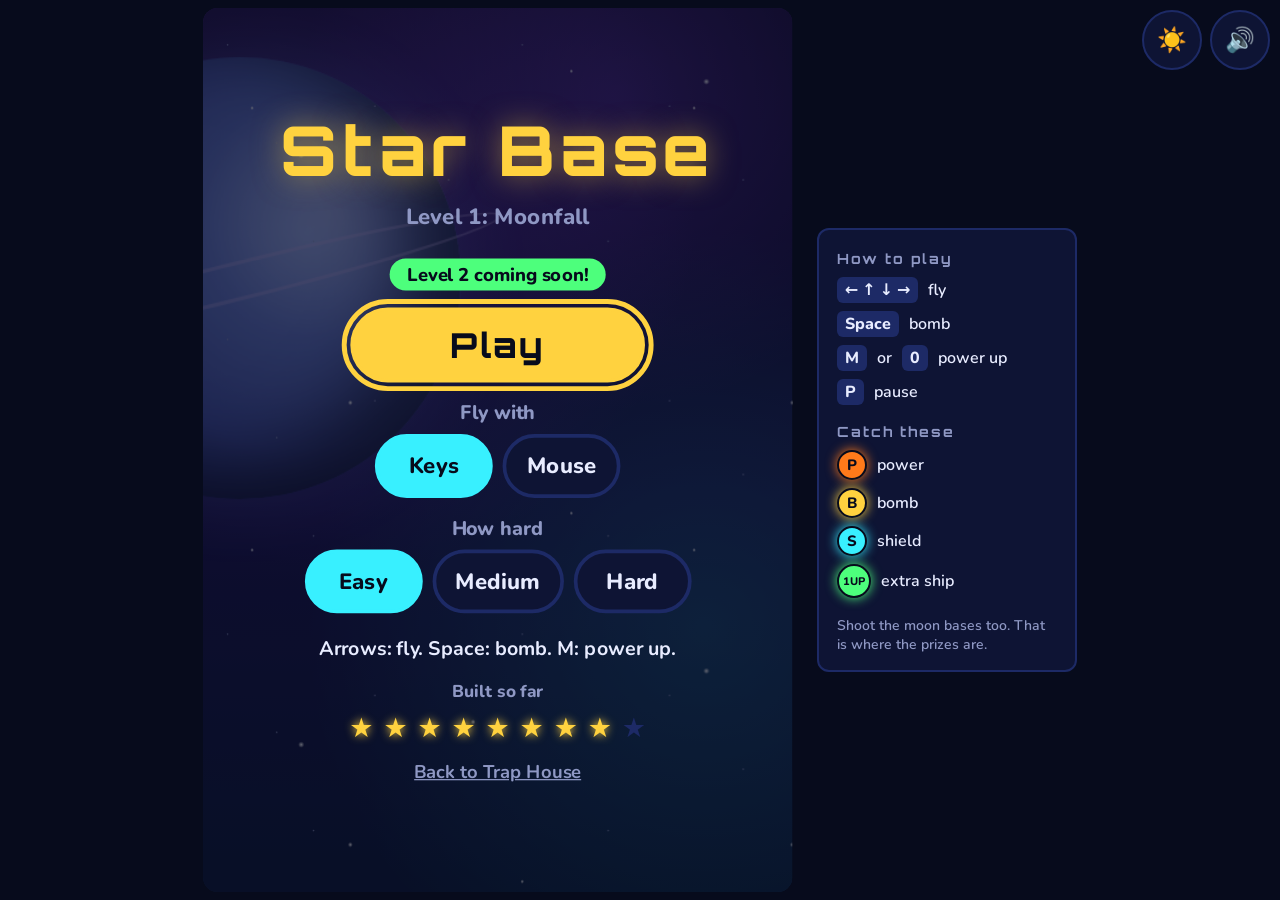
==== commit b33c7901: "S7.2 — New ship, seven upgrades, power banking, art realism pass (3 of 4) - The Comet is a winged fi" ====
--- a/space/index.html
+++ b/space/index.html
@@ -31,7 +31,9 @@
     <div class="field" id="field" tabindex="-1" aria-label="Star Base game">
 
       <div class="sky" id="sky">
+        <div class="planet" id="planet"></div>
         <div class="stars stars-far" id="stars-far"></div>
+        <div class="stars stars-twinkle"></div>
         <div class="stars stars-near" id="stars-near"></div>
       </div>
 
@@ -53,13 +55,15 @@
         </div>
         <div class="hud-row">
           <div class="hud-power" id="hud-power" aria-label="Power bar"></div>
-          <div class="hud-weapons" id="hud-weapons" aria-label="Weapons"></div>
         </div>
         <div class="boss-bar" id="boss-bar" hidden>
           <p class="boss-name" id="boss-name"></p>
           <div class="boss-track"><div class="boss-fill" id="boss-fill"></div></div>
         </div>
       </div>
+
+      <!-- Your upgrades, along the bottom. -->
+      <div class="hud-weapons" id="hud-weapons" aria-label="Weapons" hidden></div>
 
       <p class="banner" id="banner" aria-live="polite"></p>
 
--- a/space/css/tokens.css
+++ b/space/css/tokens.css
@@ -50,6 +50,10 @@
   --orange: #ff7a1a;
   --red: #ff3b3b;
   --purple: #9b5cff;
+  --violet: #c07cff;     /* purple laser */
+  --planet-a: #8fb4ff;   /* the far planet */
+  --planet-b: #4a5fb8;
+  --planet-c: #1d2560;
   --white: #ffffff;
   --ink: #070b1c;
 
@@ -99,5 +103,8 @@
   --target-ring: #e05a00;
 
   --hud-back: rgba(255, 255, 255, 0.7);
+  --planet-a: #ffffff;
+  --planet-b: #b9c8ff;
+  --planet-c: #8a9be0;
   --empty: #b9c3ea;
 }
--- a/space/css/layout.css
+++ b/space/css/layout.css
@@ -393,3 +393,30 @@
 @media (prefers-reduced-motion: reduce) {
   .hud-power.full, .hud-power.full .press, .hud-bombs.nudge, .best.new { animation: none; }
 }
+
+/* --- power banking and the new cards --- */
+.hud-power .bank {
+  font-family: var(--font-body); font-weight: 800; font-size: 16px;
+  color: var(--ink); background: var(--yellow);
+  border-radius: 999px; padding: 0 7px; margin-left: 6px;
+}
+.hud-weapons[hidden] { display: none; }
+.hud-weapon.green i.on { background: var(--green); }
+.card-name.green { color: var(--green); }
+:root[data-theme="day"] .card-name.green { color: #1b8a44; }
+.card-pips i.next { background: transparent; border: 2px dashed var(--yellow); }
+.card-new, .card-once {
+  font-weight: 800; font-size: 13px; letter-spacing: 1px;
+  border-radius: 999px; padding: 1px 8px;
+}
+.card-new { background: var(--green); color: var(--ink); }
+.card-once { background: var(--panel-line); color: var(--text); }
+
+/* Your upgrades sit along the bottom, out of the way. */
+.hud-weapons {
+  position: absolute; left: 50%; bottom: 8px; transform: translateX(-50%);
+  z-index: 15; pointer-events: none;
+  flex-wrap: wrap; justify-content: center; max-width: 360px;
+}
+.hud-power .press { white-space: nowrap; font-size: 14px; }
+.hud-count { font-family: var(--font-body); font-weight: 800; font-size: 18px; margin-left: 2px; }
--- a/space/css/game.css
+++ b/space/css/game.css
@@ -75,6 +75,9 @@
 .plate .shade { fill: var(--moon-shadow); }
 .plate .light { fill: var(--moon-light); opacity: 0.6; }
 .plate .crater { fill: var(--crater); }
+.plate .speck-dark { fill: var(--moon-edge); opacity: 0.5; }
+.plate .speck-light { fill: var(--moon-light); opacity: 0.7; }
+.plate .rim { fill: none; stroke: var(--moon-light); stroke-width: 2.5; opacity: 0.45; }
 .plate .crater-rim { fill: none; stroke: var(--moon-light); stroke-width: 2.5; }
 .plate .walk { fill: var(--walkway); stroke: var(--walkway-line); stroke-width: 2; }
 .plate .walk-light { fill: var(--walkway-light); opacity: 0.6; }
@@ -96,26 +99,33 @@
 @keyframes blink { 50% { opacity: 0.15; } }
 
 /* --- your ship --- */
-.ship { position: absolute; left: 0; top: 0; width: 64px; height: 80px; will-change: transform; }
-.ship .thing { position: absolute; left: 0; top: 0; }
+.ship {
+  position: absolute; left: 0; top: 0; width: 106px; height: 115px; will-change: transform;
+  --trim: var(--cyan);
+}
+/* The ship picture fills its box, with a shadow on the moon below. */
+.ship > svg {
+  position: absolute; inset: 0; width: 100%; height: 100%; overflow: visible;
+  filter: drop-shadow(10px 22px 4px rgba(0, 0, 0, 0.35));
+}
 .ship.blinking { animation: ship-blink 0.16s steps(2) infinite; }
 @keyframes ship-blink { 50% { opacity: 0.25; } }
 .ship[hidden] { display: none; }
 .flame {
-  position: absolute; left: 50%; top: 66px;
-  width: 22px; height: 26px; margin-left: -11px;
+  position: absolute; top: 100px;
+  width: 16px; height: 24px; margin-left: -8px;
   border-radius: 50% 50% 50% 50% / 30% 30% 70% 70%;
-  background: radial-gradient(circle at 50% 25%, #fff6c0, var(--orange) 55%, transparent 75%);
+  background: radial-gradient(circle at 50% 25%, #ffffff, #9ff6ff 30%, var(--cyan) 55%, transparent 75%);
   transform-origin: 50% 0;
-  animation: flame 0.12s infinite alternate;
-}
-@keyframes flame { to { transform: scaleY(1.25) scaleX(0.9); } }
+  animation: flame 0.1s infinite alternate;
+}
+@keyframes flame { to { transform: scaleY(1.3) scaleX(0.85); } }
 .shield {
-  position: absolute; left: -10px; top: -6px;
-  width: 84px; height: 92px; border-radius: 50%;
+  position: absolute; left: -12px; top: -10px;
+  width: 130px; height: 136px; border-radius: 50%;
   border: 3px solid var(--cyan);
   background: radial-gradient(circle, transparent 55%, rgba(56, 240, 255, 0.25));
-  box-shadow: 0 0 14px var(--cyan);
+  box-shadow: 0 0 14px var(--cyan), inset 0 0 18px rgba(56, 240, 255, 0.35);
 }
 .shield[hidden] { display: none; }
 
@@ -132,6 +142,20 @@
   box-shadow: 0 0 6px var(--cyan), 0 0 14px var(--cyan);
   -webkit-mask-image: linear-gradient(to top, transparent, #000 35%);
   mask-image: linear-gradient(to top, transparent, #000 35%);
+}
+.shot.green {
+  background: linear-gradient(90deg, transparent, var(--green) 20%, #ffffff 42%, #ffffff 58%, var(--green) 80%, transparent);
+  box-shadow: 0 0 6px var(--green), 0 0 14px var(--green);
+}
+.shot.red {
+  width: 10px !important;
+  background: linear-gradient(90deg, transparent, var(--red) 18%, #ffe0e0 42%, #ffe0e0 58%, var(--red) 82%, transparent);
+  box-shadow: 0 0 8px var(--red), 0 0 18px var(--red);
+}
+.shot.purple {
+  width: 12px !important;
+  background: linear-gradient(90deg, transparent, var(--violet) 15%, #ffffff 40%, #ffffff 60%, var(--violet) 85%, transparent);
+  box-shadow: 0 0 10px var(--violet), 0 0 22px var(--violet);
 }
 .shot.gold {
   background: linear-gradient(90deg, transparent, var(--yellow) 20%, #ffffff 42%, #ffffff 58%, var(--yellow) 80%, transparent);
@@ -194,6 +218,8 @@
 .boom {
   position: absolute; left: 0; top: 0;
   border-radius: 50%;
+  mix-blend-mode: screen;
+  box-shadow: 0 0 40px 10px rgba(255, 170, 60, 0.55);
   background: radial-gradient(circle, #ffffff 0 12%, var(--yellow) 30%, var(--orange) 55%, rgba(255, 59, 26, 0) 72%);
   animation: boom 0.5s ease-out forwards;
 }
@@ -325,3 +351,60 @@
   .pickup .token { animation: none; }
   .flame { animation: none; }
 }
+
+/* --- the beam: a wide glowing column out of the nose --- */
+.beam {
+  position: absolute; left: 0; top: 0;
+  border-radius: 6px 6px 2px 2px;
+  background: linear-gradient(90deg, rgba(255, 63, 164, 0) 0%, var(--pink) 18%, #ffd6ee 38%, #ffffff 50%, #ffd6ee 62%, var(--pink) 82%, rgba(255, 63, 164, 0) 100%);
+  box-shadow: 0 0 14px var(--pink), 0 0 30px rgba(255, 63, 164, 0.6);
+  animation: beam 0.08s linear infinite alternate;
+  will-change: transform, height;
+}
+.beam[hidden], .beam-tip[hidden] { display: none; }
+@keyframes beam { to { opacity: 0.8; filter: brightness(1.3); } }
+.beam-tip {
+  position: absolute; left: 0; top: 0;
+  border-radius: 50%;
+  background: radial-gradient(circle, #ffffff 0 15%, var(--pink) 40%, transparent 70%);
+  animation: beam 0.06s linear infinite alternate;
+}
+
+/* --- drones --- */
+.drone > svg { filter: drop-shadow(6px 14px 3px rgba(0, 0, 0, 0.35)); }
+
+/* --- depth: flying things cast a soft shadow on the moon below --- */
+#layer-air .thing > svg { filter: drop-shadow(8px 16px 3px rgba(0, 0, 0, 0.32)); }
+#layer-air .thing.hit > svg { filter: brightness(0) invert(1) drop-shadow(0 0 6px var(--white)); }
+#layer-air .thing.dying > svg { filter: none; }
+
+/* --- the far planet behind everything --- */
+.planet {
+  position: absolute; width: 360px; height: 360px; left: -150px; top: 40px;
+  border-radius: 50%;
+  background:
+    radial-gradient(circle at 70% 35%, rgba(255, 255, 255, 0.35), transparent 30%),
+    radial-gradient(circle at 65% 40%, var(--planet-a), var(--planet-b) 55%, var(--planet-c) 80%);
+  box-shadow: inset -40px -20px 60px rgba(0, 0, 0, 0.6), 0 0 60px rgba(120, 170, 255, 0.25);
+  opacity: 0.85;
+  will-change: transform;
+}
+.planet::after {
+  content: '';
+  position: absolute; left: -40px; right: -40px; top: 46%; height: 26px;
+  border-radius: 50%;
+  border: 3px solid rgba(220, 200, 255, 0.35);
+  transform: rotate(-14deg);
+}
+.stars-twinkle {
+  background-image:
+    radial-gradient(2.5px 2.5px at 80px 120px, var(--star), transparent),
+    radial-gradient(2px 2px at 300px 260px, var(--star), transparent),
+    radial-gradient(2.5px 2.5px at 410px 60px, var(--star), transparent);
+  background-size: 480px 480px;
+  animation: twinkle 1.6s ease-in-out infinite alternate;
+}
+@keyframes twinkle { from { opacity: 0.3; } to { opacity: 1; } }
+@media (prefers-reduced-motion: reduce) {
+  .beam, .beam-tip, .stars-twinkle { animation: none; }
+}
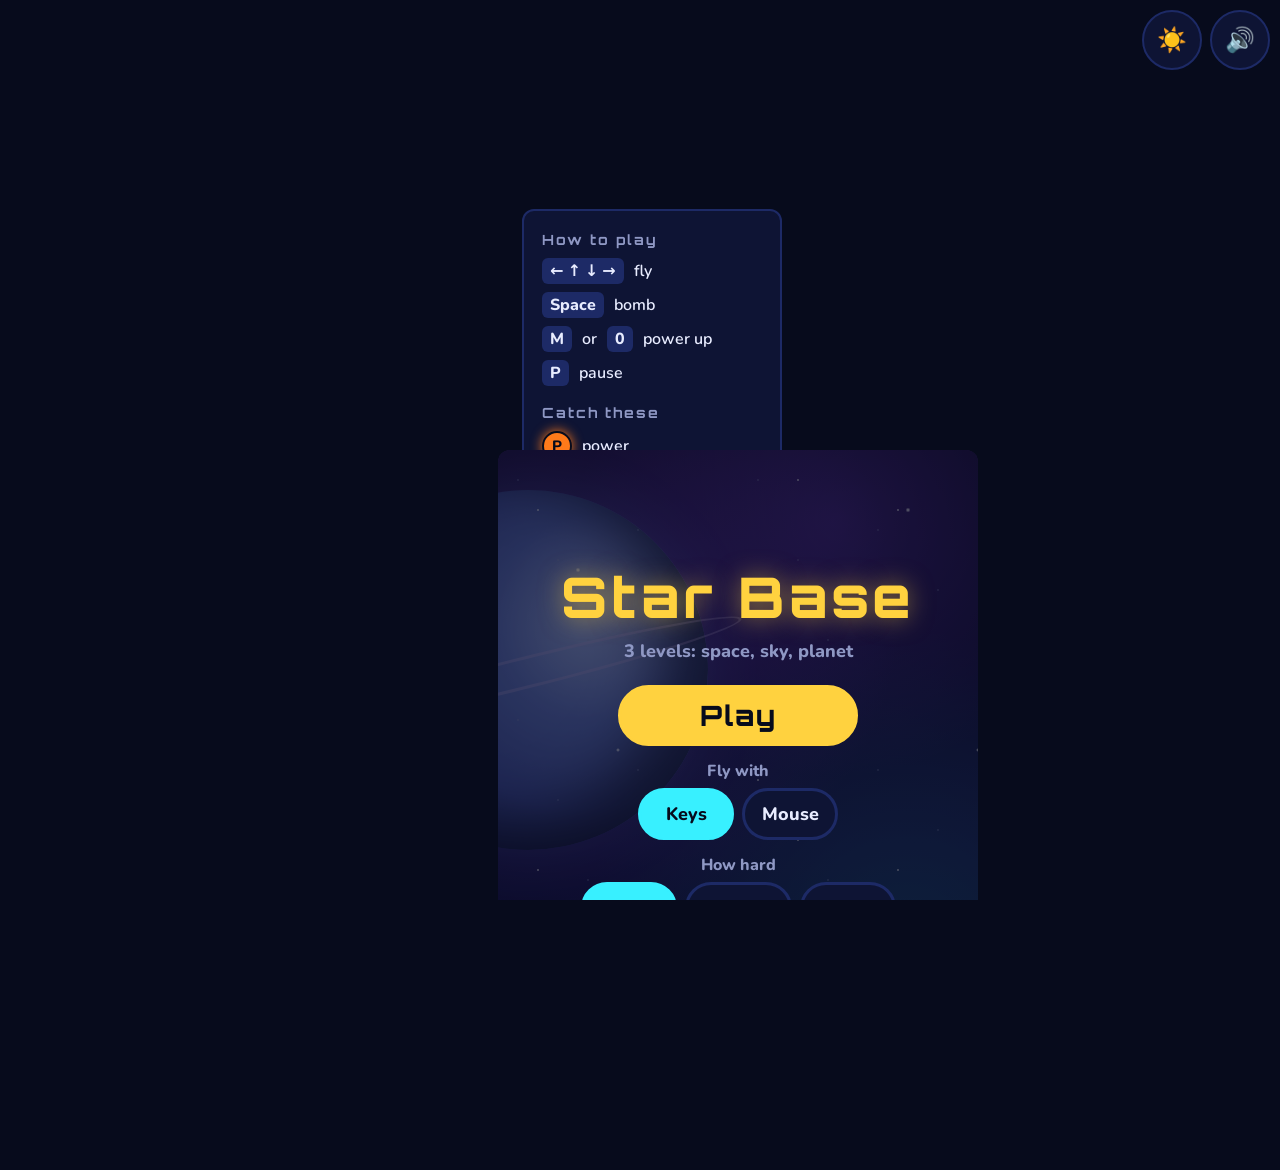
==== commit 8c34539b: "S8–S9 — Levels 2 and 3, cut scenes, shootable orbs, boss break-apart (part 2)" ====
--- a/space/index.html
+++ b/space/index.html
@@ -34,6 +34,11 @@
         <div class="planet" id="planet"></div>
         <div class="stars stars-far" id="stars-far"></div>
         <div class="stars stars-twinkle"></div>
+        <!-- level 2: clouds rushing past -->
+        <div class="clouds clouds-far" id="clouds-far"></div>
+        <div class="clouds clouds-near" id="clouds-near"></div>
+        <!-- level 3: the planet's ground -->
+        <div class="terrain" id="terrain"></div>
         <div class="stars stars-near" id="stars-near"></div>
       </div>
 
@@ -76,8 +81,7 @@
       <!-- TITLE SCREEN -->
       <section class="screen title-screen" id="screen-title" aria-labelledby="game-name">
         <h1 class="game-name" id="game-name">Star Base</h1>
-        <p class="tagline">Level 1: Moonfall</p>
-        <p class="soon">Level 2 coming soon!</p>
+        <p class="tagline">3 levels: space, sky, planet</p>
         <p class="best" id="title-best" hidden></p>
         <button type="button" class="btn btn-go" id="btn-play">Play</button>
         <fieldset class="choice">
@@ -107,6 +111,25 @@
         <p class="pick-keys" aria-label="Press 1, 2 or 3"><kbd>1</kbd> <kbd>2</kbd> <kbd>3</kbd></p>
       </section>
 
+      <!-- CUT SCENE between levels. js/cutscene.js plays it. -->
+      <section class="screen cut-screen" id="screen-cut" aria-label="Flying to the next level" hidden>
+        <div class="cut-stage" id="cut-stage" aria-hidden="true">
+          <div class="cut-sky"></div>
+          <div class="cut-stars"></div>
+          <div class="cut-planet"></div>
+          <div class="cut-ground"></div>
+          <div class="cut-clouds cut-clouds-a"></div>
+          <div class="cut-clouds cut-clouds-b"></div>
+          <div class="cut-ship">
+            <div class="cut-heat"></div>
+            <svg viewBox="0 0 120 130"><use href="#art-comet" width="120" height="130"/></svg>
+          </div>
+          <div class="cut-streaks"></div>
+        </div>
+        <p class="cut-words" id="cut-words" aria-live="polite"></p>
+        <button type="button" class="btn btn-quiet cut-skip" id="cut-skip">Skip</button>
+      </section>
+
       <!-- PAUSE -->
       <section class="screen small-screen" id="screen-pause" aria-labelledby="pause-title" hidden>
         <div class="panel-box">
@@ -124,7 +147,8 @@
           <p class="big-score" id="over-score">0</p>
           <p class="best" id="over-best"></p>
           <p class="tip" id="over-tip"></p>
-          <button type="button" class="btn btn-go" id="btn-again-over">Play again</button>
+          <button type="button" class="btn btn-go" id="btn-retry">Try again</button>
+          <button type="button" class="btn" id="btn-again-over">Start from level 1</button>
           <button type="button" class="btn btn-quiet" id="btn-menu-over">Menu</button>
         </div>
       </section>
@@ -138,7 +162,7 @@
           <p class="best" id="win-best"></p>
           <ul class="win-stats" id="win-stats"></ul>
           <p class="tip" id="win-tip"></p>
-          <p class="soon">Level 2 coming soon!</p>
+          <p class="soon">More levels coming soon!</p>
           <button type="button" class="btn btn-go" id="btn-again-win">Play again</button>
           <button type="button" class="btn btn-quiet" id="btn-menu-win">Menu</button>
         </div>
@@ -162,6 +186,7 @@
       <li><span class="token token-S">S</span> shield</li>
       <li><span class="token token-1UP">1UP</span> extra ship</li>
     </ul>
+    <p class="side-note">Round orbs can be shot down. Red lasers can't. Dodge them!</p>
     <p class="side-note">Shoot the moon bases too. That is where the prizes are.</p>
   </aside>
 </main>
--- a/space/css/tokens.css
+++ b/space/css/tokens.css
@@ -51,6 +51,14 @@
   --red: #ff3b3b;
   --purple: #9b5cff;
   --violet: #c07cff;     /* purple laser */
+  --amber: #ffab2e;      /* drone shots */
+  --sky2-top: #2a1a5e;   /* level 2 sunset sky */
+  --sky2-mid: #a83d7a;
+  --sky2-bottom: #ff9a4a;
+  --cloud: rgba(255, 255, 255, 0.9);
+  --soil: #b0583a;       /* level 3 planet ground */
+  --soil-dark: #6a2a14;
+  --soil-light: #d8865a;
   --planet-a: #8fb4ff;   /* the far planet */
   --planet-b: #4a5fb8;
   --planet-c: #1d2560;
--- a/space/css/game.css
+++ b/space/css/game.css
@@ -100,20 +100,20 @@
 
 /* --- your ship --- */
 .ship {
-  position: absolute; left: 0; top: 0; width: 106px; height: 115px; will-change: transform;
+  position: absolute; left: 0; top: 0; width: 59px; height: 64px; will-change: transform;
   --trim: var(--cyan);
 }
 /* The ship picture fills its box, with a shadow on the moon below. */
 .ship > svg {
   position: absolute; inset: 0; width: 100%; height: 100%; overflow: visible;
-  filter: drop-shadow(10px 22px 4px rgba(0, 0, 0, 0.35));
+  filter: drop-shadow(6px 13px 3px rgba(0, 0, 0, 0.35));
 }
 .ship.blinking { animation: ship-blink 0.16s steps(2) infinite; }
 @keyframes ship-blink { 50% { opacity: 0.25; } }
 .ship[hidden] { display: none; }
 .flame {
-  position: absolute; top: 100px;
-  width: 16px; height: 24px; margin-left: -8px;
+  position: absolute; top: 56px;
+  width: 9px; height: 13px; margin-left: -4.5px;
   border-radius: 50% 50% 50% 50% / 30% 30% 70% 70%;
   background: radial-gradient(circle at 50% 25%, #ffffff, #9ff6ff 30%, var(--cyan) 55%, transparent 75%);
   transform-origin: 50% 0;
@@ -121,8 +121,8 @@
 }
 @keyframes flame { to { transform: scaleY(1.3) scaleX(0.85); } }
 .shield {
-  position: absolute; left: -12px; top: -10px;
-  width: 130px; height: 136px; border-radius: 50%;
+  position: absolute; left: -8px; top: -7px;
+  width: 75px; height: 78px; border-radius: 50%;
   border: 3px solid var(--cyan);
   background: radial-gradient(circle, transparent 55%, rgba(56, 240, 255, 0.25));
   box-shadow: 0 0 14px var(--cyan), inset 0 0 18px rgba(56, 240, 255, 0.35);
@@ -190,11 +190,11 @@
 .foe.pink { color: var(--pink); background: radial-gradient(circle, #ffffff 0 28%, var(--pink) 52%, rgba(255, 63, 164, 0.3) 72%); box-shadow: 0 0 12px var(--pink); }
 .foe.green { color: var(--green); background: radial-gradient(circle, #ffffff 0 28%, var(--green) 52%, rgba(77, 255, 124, 0.3) 72%); box-shadow: 0 0 12px var(--green); }
 .foe.red {
+  /* A laser: you can't shoot it down, so it looks hard and sharp. */
   color: var(--red);
-  border-radius: 40% 40% 50% 50% / 30% 30% 70% 70%;
-  background: radial-gradient(ellipse at 50% 75%, #ffffff 0 18%, var(--red) 50%, #7a0d0d 80%);
-  border: 2px solid #2a0505;
-  box-shadow: 0 0 10px var(--red);
+  border-radius: 4px;
+  background: linear-gradient(90deg, transparent, var(--red) 22%, #ffffff 42%, #ffffff 58%, var(--red) 78%, transparent);
+  box-shadow: 0 0 8px var(--red), 0 0 16px var(--red);
 }
 .foe.red::after { display: none; }
 
@@ -303,18 +303,24 @@
   from { transform: var(--at); opacity: 1; }
   to { transform: var(--at) translate(30px, -260px); opacity: 0; }
 }
-.chunk {
-  position: absolute; left: 0; top: 0;
-  width: 80px; height: 60px;
-  background: var(--walkway);
-  border: 3px solid var(--walkway-line);
-  border-radius: 10px 30px 8px 24px;
-  animation: chunk 2.5s ease-in forwards;
-}
-@keyframes chunk {
-  from { transform: var(--from); opacity: 1; }
-  to { transform: var(--to) rotate(var(--spin)); opacity: 0; }
-}
+/* A boss breaking apart (js/breakup.js). */
+.thing > .cracks { position: absolute; inset: 0; width: 100%; height: 100%; overflow: visible; }
+.cracks polyline {
+  fill: none; stroke: #fff3c4; stroke-width: 3.5; stroke-linecap: round; stroke-linejoin: round;
+  filter: drop-shadow(0 0 3px var(--orange)) drop-shadow(0 0 7px var(--orange));
+  stroke-dasharray: 1; stroke-dashoffset: 1;
+  animation-name: crack; animation-timing-function: ease-out; animation-fill-mode: forwards;
+}
+@keyframes crack { 70% { stroke-width: 4.5; } to { stroke-dashoffset: 0; stroke-width: 6; } }
+.thing.piece { z-index: 2; }
+.shard {
+  position: absolute; left: 0; top: 0;
+  clip-path: polygon(0 0, 100% 30%, 40% 100%);
+  background: linear-gradient(135deg, #ffb35a, #5a5f78 35%, #2a2d40);
+}
+.pop-pink { border-color: var(--pink); }
+.pop-green { border-color: var(--green); }
+
 
 .field.shake { animation: shake 0.3s linear; }
 .field.shake-big { animation: shake-big 0.5s linear; }
@@ -408,3 +414,197 @@
 @media (prefers-reduced-motion: reduce) {
   .beam, .beam-tip, .stars-twinkle { animation: none; }
 }
+
+/* Drones fire amber shots, so you can tell them from yours. */
+.shot.drone {
+  background: linear-gradient(90deg, transparent, var(--amber) 20%, #fff3d6 42%, #fff3d6 58%, var(--amber) 80%, transparent);
+  box-shadow: 0 0 6px var(--amber), 0 0 12px var(--amber);
+}
+
+/* A red Hauler for the later levels. */
+#layer-air .thing.tint-red > svg, .thing.piece.tint-red > svg { filter: hue-rotate(-85deg) saturate(1.5) drop-shadow(8px 16px 3px rgba(0, 0, 0, 0.32)); }
+#layer-air .thing.tint-red.hit > svg { filter: brightness(0) invert(1); }
+
+/* ================= WORLDS ================= */
+.clouds, .terrain { position: absolute; inset: 0; display: none; }
+
+/* Level 2: the sky. A sunset with clouds rushing past. */
+.field[data-world="sky"] .sky { background: linear-gradient(var(--sky2-top), var(--sky2-mid) 50%, var(--sky2-bottom)); }
+.field[data-world="sky"] .planet,
+.field[data-world="sky"] .stars { display: none; }
+.field[data-world="sky"] .clouds { display: block; }
+.clouds-far {
+  opacity: 0.55;
+  background-image:
+    radial-gradient(ellipse 120px 50px at 80px 120px, var(--cloud), transparent 70%),
+    radial-gradient(ellipse 160px 60px at 360px 300px, var(--cloud), transparent 70%),
+    radial-gradient(ellipse 100px 40px at 200px 480px, var(--cloud), transparent 70%);
+  background-size: 480px 600px;
+}
+.clouds-near {
+  opacity: 0.8;
+  background-image:
+    radial-gradient(ellipse 200px 80px at 40px 200px, var(--cloud), transparent 70%),
+    radial-gradient(ellipse 220px 90px at 460px 560px, var(--cloud), transparent 70%);
+  background-size: 480px 900px;
+}
+/* On level 2 the bases sit on clouds. */
+.field[data-world="sky"] {
+  --moon-rock: #e9ecfb; --moon-shadow: #b4bde4; --moon-light: #ffffff;
+  --moon-edge: #7a86b8; --crater: #cfd6f2;
+}
+
+/* Level 3: the ground of the red planet. */
+.field[data-world="ground"] .sky { background: var(--soil); }
+.field[data-world="ground"] .planet,
+.field[data-world="ground"] .stars { display: none; }
+.field[data-world="ground"] .terrain {
+  display: block;
+  background-image:
+    radial-gradient(circle at 90px 80px, var(--soil-dark) 0 22px, var(--soil-light) 24px, transparent 27px),
+    radial-gradient(circle at 360px 260px, var(--soil-dark) 0 34px, var(--soil-light) 36px, transparent 40px),
+    radial-gradient(circle at 200px 420px, var(--soil-dark) 0 14px, var(--soil-light) 16px, transparent 18px),
+    radial-gradient(ellipse 140px 40px at 420px 120px, var(--soil-light), transparent 70%),
+    radial-gradient(ellipse 180px 50px at 60px 340px, var(--soil-dark), transparent 70%),
+    repeating-linear-gradient(170deg, transparent 0 60px, rgba(0, 0, 0, 0.08) 60px 64px);
+  background-size: 480px 480px;
+}
+/* On level 3 the bases sit on dark rocky mesas. */
+.field[data-world="ground"] {
+  --moon-rock: #8a4a32; --moon-shadow: #5a2a18; --moon-light: #c47a52;
+  --moon-edge: #2a0e04; --crater: #6a3420;
+}
+
+/* ================= CUT SCENES ================= */
+.cut-screen { padding: 0; background: #05030c; }
+.cut-stage { position: absolute; inset: 0; overflow: hidden; }
+.cut-stage > div { position: absolute; }
+.cut-sky { inset: 0; background: linear-gradient(#05030c, #120a2e); }
+.cut-stars {
+  inset: 0;
+  background-image:
+    radial-gradient(2px 2px at 40px 60px, #fff, transparent),
+    radial-gradient(1.5px 1.5px at 200px 140px, #fff, transparent),
+    radial-gradient(2px 2px at 330px 40px, #fff, transparent),
+    radial-gradient(1.5px 1.5px at 120px 300px, #fff, transparent),
+    radial-gradient(2px 2px at 420px 220px, #fff, transparent);
+  background-size: 480px 360px;
+}
+.cut-planet {
+  left: 50%; top: 150px; width: 140px; height: 140px; margin-left: -70px;
+  border-radius: 50%;
+  background:
+    radial-gradient(circle at 65% 35%, rgba(255, 255, 255, 0.4), transparent 30%),
+    radial-gradient(circle at 60% 40%, #ffb27a, #c2457a 55%, #3a1a5e 85%);
+  box-shadow: 0 0 40px rgba(255, 150, 100, 0.5);
+  opacity: 0;
+}
+.cut-ground {
+  left: 0; right: 0; bottom: 0; height: 0;
+  background: var(--soil);
+  background-image:
+    radial-gradient(circle at 90px 80px, var(--soil-dark) 0 22px, var(--soil-light) 24px, transparent 27px),
+    radial-gradient(circle at 340px 200px, var(--soil-dark) 0 30px, var(--soil-light) 32px, transparent 36px);
+  background-size: 480px 300px;
+  border-top: 6px solid var(--soil-light);
+}
+.cut-clouds { inset: -200px 0; opacity: 0; }
+.cut-clouds-a {
+  background-image:
+    radial-gradient(ellipse 180px 70px at 60px 100px, #ffffff, transparent 70%),
+    radial-gradient(ellipse 200px 80px at 420px 380px, #ffffff, transparent 70%);
+  background-size: 480px 520px;
+}
+.cut-clouds-b {
+  background-image:
+    radial-gradient(ellipse 260px 90px at 300px 160px, rgba(255, 255, 255, 0.85), transparent 70%),
+    radial-gradient(ellipse 220px 70px at 80px 420px, rgba(255, 255, 255, 0.85), transparent 70%);
+  background-size: 480px 600px;
+}
+.cut-ship { left: 50%; bottom: 150px; width: 96px; height: 104px; margin-left: -48px; z-index: 2; }
+.cut-ship svg { width: 100%; height: 100%; }
+.cut-heat {
+  position: absolute; z-index: -1;
+  inset: -40px -26px -10px;
+  border-radius: 50% 50% 45% 45% / 70% 70% 30% 30%;
+  background: radial-gradient(ellipse at 50% 20%, rgba(255, 255, 220, 0.9), rgba(255, 140, 40, 0.75) 35%, rgba(255, 60, 20, 0.35) 60%, transparent 72%);
+  opacity: 0;
+}
+.cut-streaks {
+  inset: -200px 0; opacity: 0; z-index: 1;
+  /* Thin streaks of hot air at uneven places, rushing past. */
+  background-image:
+    linear-gradient(transparent, rgba(255, 220, 170, 0.8), transparent),
+    linear-gradient(transparent, rgba(255, 220, 170, 0.6), transparent),
+    linear-gradient(transparent, rgba(255, 220, 170, 0.8), transparent),
+    linear-gradient(transparent, rgba(255, 220, 170, 0.5), transparent),
+    linear-gradient(transparent, rgba(255, 220, 170, 0.7), transparent),
+    linear-gradient(transparent, rgba(255, 220, 170, 0.6), transparent);
+  background-size: 2px 90px, 2px 140px, 3px 70px, 2px 110px, 2px 160px, 3px 100px;
+  background-position: 38px 0, 112px 40px, 170px 10px, 318px 70px, 381px 20px, 446px 55px;
+  background-repeat: repeat-y;
+}
+.cut-words {
+  position: absolute; left: 16px; right: 16px; top: 64px; z-index: 3;
+  margin: 0; text-align: center;
+  font-family: var(--font-display); font-weight: 800; font-size: 30px; letter-spacing: 3px;
+  color: var(--yellow);
+  text-shadow: 0 0 18px rgba(255, 210, 63, 0.6), 0 3px 0 #05030c;
+  opacity: 0;
+}
+.cut-words.show { animation: cut-words 2.6s ease-out forwards; }
+@keyframes cut-words { 0% { opacity: 0; transform: translateY(10px); } 15% { opacity: 1; transform: none; } 85% { opacity: 1; } 100% { opacity: 0; } }
+.cut-skip { position: absolute; right: 16px; bottom: 16px; z-index: 4; min-width: 120px; }
+
+/* Film 1: fly at the planet, burn into the air, burst into clouds. */
+.cut-atmosphere.play .cut-planet { animation: cut-planet 9s ease-in forwards; }
+.cut-atmosphere.play .cut-sky { animation: cut-sky-burn 9s linear forwards; }
+.cut-atmosphere.play .cut-stars { animation: cut-fade-out 9s linear forwards; }
+.cut-atmosphere.play .cut-heat { animation: cut-heat 9s linear forwards, cut-flicker 0.1s steps(2) infinite; }
+.cut-atmosphere.play .cut-streaks { animation: cut-streaks 9s linear forwards, cut-rush 0.35s linear infinite; }
+.cut-atmosphere.play .cut-clouds-a { animation: cut-clouds-late 9s linear forwards, cut-rush-big 0.8s linear infinite; }
+.cut-atmosphere.play .cut-clouds-b { animation: cut-clouds-late 9s linear forwards, cut-rush-big 1.2s linear infinite; }
+.cut-atmosphere.play .cut-ship { animation: cut-shake 0.12s linear infinite; }
+
+@keyframes cut-planet {
+  0% { opacity: 1; transform: scale(1); }
+  45% { opacity: 1; transform: scale(5); }
+  60% { opacity: 0.4; transform: scale(9); }
+  70%, 100% { opacity: 0; transform: scale(12); }
+}
+@keyframes cut-sky-burn {
+  0%, 40% { background: linear-gradient(#05030c, #120a2e); }
+  55% { background: linear-gradient(#5a1a2e, #ff6a2a); }
+  75%, 100% { background: linear-gradient(#2a1a5e, #c2457a 50%, #ff9a4a); }
+}
+@keyframes cut-fade-out { 0%, 35% { opacity: 1; } 50%, 100% { opacity: 0; } }
+@keyframes cut-heat { 0%, 35% { opacity: 0; } 45%, 68% { opacity: 1; } 78%, 100% { opacity: 0; } }
+@keyframes cut-flicker { 50% { filter: brightness(1.3); } }
+@keyframes cut-streaks { 0%, 38% { opacity: 0; } 46%, 68% { opacity: 1; } 76%, 100% { opacity: 0; } }
+@keyframes cut-rush { from { translate: 0 -200px; } to { translate: 0 200px; } }
+@keyframes cut-clouds-late { 0%, 62% { opacity: 0; } 72%, 100% { opacity: 1; } }
+@keyframes cut-rush-big { from { transform: translateY(-260px); } to { transform: translateY(260px); } }
+@keyframes cut-shake { 25% { translate: 2px -1px; } 75% { translate: -2px 1px; } }
+
+/* Film 2: dive down through the clouds until the ground comes up. */
+.cut-dive.play .cut-sky { animation: cut-sky-dive 9s linear forwards; }
+.cut-dive.play .cut-stars, .cut-dive .cut-planet, .cut-dive .cut-heat { display: none; }
+.cut-dive.play .cut-clouds-a { animation: cut-clouds-early 9s linear forwards, cut-rush-big 0.6s linear infinite; }
+.cut-dive.play .cut-clouds-b { animation: cut-clouds-early 9s linear forwards, cut-rush-big 0.9s linear infinite; }
+.cut-dive.play .cut-streaks { animation: cut-streaks-early 9s linear forwards, cut-rush 0.3s linear infinite; }
+.cut-dive.play .cut-ground { animation: cut-ground 9s ease-out forwards; }
+.cut-dive.play .cut-ship { animation: cut-shake 0.12s linear infinite, cut-ship-land 9s ease-in-out forwards; }
+
+@keyframes cut-sky-dive {
+  0% { background: linear-gradient(#2a1a5e, #c2457a 50%, #ff9a4a); }
+  100% { background: linear-gradient(#c2457a, #ff9a4a 40%, #ffd27a); }
+}
+@keyframes cut-clouds-early { 0% { opacity: 1; } 50% { opacity: 1; } 62%, 100% { opacity: 0; } }
+@keyframes cut-streaks-early { 0%, 50% { opacity: 0.8; } 60%, 100% { opacity: 0; } }
+@keyframes cut-ground { 0%, 50% { height: 0; } 100% { height: 55%; } }
+@keyframes cut-ship-land { 0%, 55% { transform: none; } 100% { transform: translateY(-120px) scale(0.75); } }
+
+@media (prefers-reduced-motion: reduce) {
+  .cut-stage.play * { animation-duration: 9s !important; animation-iteration-count: 1 !important; }
+  .cut-atmosphere.play .cut-ship, .cut-dive.play .cut-ship { animation: none; }
+}
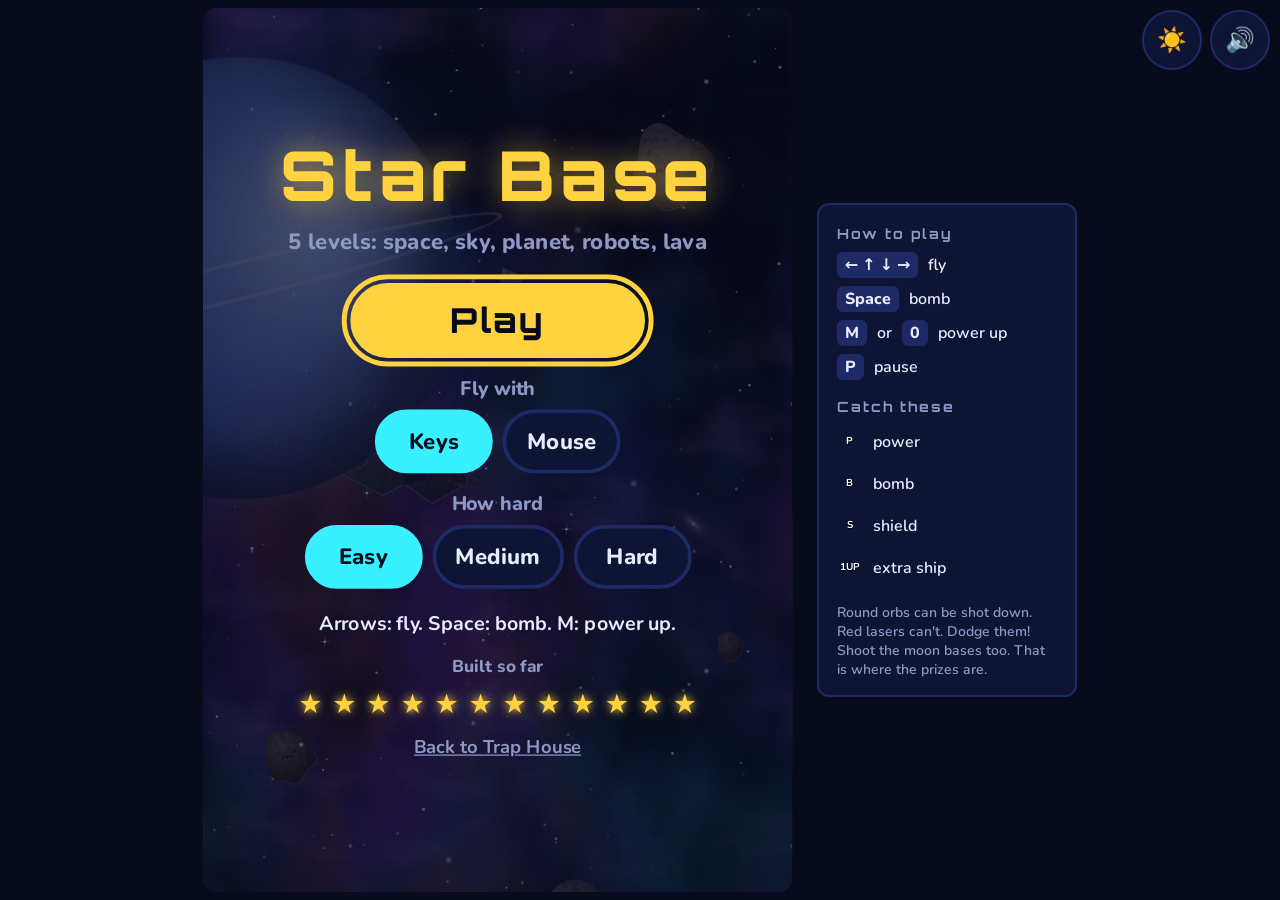
==== commit 84f052f9: "S10–S11 — Levels 4 and 5, final boss, new shots and art (part 13) Co-Authored-By: Claude Opus 5.5 <n" ====
--- a/space/index.html
+++ b/space/index.html
@@ -31,6 +31,9 @@
     <div class="field" id="field" tabindex="-1" aria-label="Star Base game">
 
       <div class="sky" id="sky">
+        <!-- the painted backdrop for each world (art/bg-*.svg), slow then fast -->
+        <div class="bg bg-far" id="bg-far"></div>
+        <div class="bg bg-near" id="bg-near"></div>
         <div class="planet" id="planet"></div>
         <div class="stars stars-far" id="stars-far"></div>
         <div class="stars stars-twinkle"></div>
@@ -40,6 +43,7 @@
         <!-- level 3: the planet's ground -->
         <div class="terrain" id="terrain"></div>
         <div class="stars stars-near" id="stars-near"></div>
+        <div class="bg bg-top" id="bg-top"></div>
       </div>
 
       <!-- Layers, bottom to top. Later ones are drawn on top. -->
@@ -81,7 +85,7 @@
       <!-- TITLE SCREEN -->
       <section class="screen title-screen" id="screen-title" aria-labelledby="game-name">
         <h1 class="game-name" id="game-name">Star Base</h1>
-        <p class="tagline">3 levels: space, sky, planet</p>
+        <p class="tagline">5 levels: space, sky, planet, robots, lava</p>
         <p class="best" id="title-best" hidden></p>
         <button type="button" class="btn btn-go" id="btn-play">Play</button>
         <fieldset class="choice">
@@ -118,6 +122,10 @@
           <div class="cut-stars"></div>
           <div class="cut-planet"></div>
           <div class="cut-ground"></div>
+          <div class="cut-city"></div>
+          <div class="cut-volcano"></div>
+          <div class="cut-lava"></div>
+          <div class="cut-fireworks"></div>
           <div class="cut-clouds cut-clouds-a"></div>
           <div class="cut-clouds cut-clouds-b"></div>
           <div class="cut-ship">
@@ -181,10 +189,10 @@
     </ul>
     <h2>Catch these</h2>
     <ul class="pickup-list">
-      <li><span class="token token-P">P</span> power</li>
-      <li><span class="token token-B">B</span> bomb</li>
-      <li><span class="token token-S">S</span> shield</li>
-      <li><span class="token token-1UP">1UP</span> extra ship</li>
+      <li><span class="mini-cap cap-P"><svg aria-hidden="true"><use href="#art-capsule" width="100%" height="100%"/></svg><b>P</b></span> power</li>
+      <li><span class="mini-cap cap-B"><svg aria-hidden="true"><use href="#art-capsule" width="100%" height="100%"/></svg><b>B</b></span> bomb</li>
+      <li><span class="mini-cap cap-S"><svg aria-hidden="true"><use href="#art-capsule" width="100%" height="100%"/></svg><b>S</b></span> shield</li>
+      <li><span class="mini-cap cap-1UP"><svg aria-hidden="true"><use href="#art-capsule" width="100%" height="100%"/></svg><b>1UP</b></span> extra ship</li>
     </ul>
     <p class="side-note">Round orbs can be shot down. Red lasers can't. Dodge them!</p>
     <p class="side-note">Shoot the moon bases too. That is where the prizes are.</p>
--- a/space/css/layout.css
+++ b/space/css/layout.css
@@ -227,6 +227,11 @@
 .card-name.cyan { color: var(--cyan); }
 .card-name.pink { color: var(--pink); }
 .card-name.yellow { color: var(--yellow); }
+.card-name.green { color: var(--green); }
+.card-name.orange { color: var(--orange); }
+.card-name.red { color: var(--red); }
+:root[data-theme="day"] .card-name.green { color: #138a3a; }
+:root[data-theme="day"] .card-name.orange { color: #b04a00; }
 :root[data-theme="day"] .card-name.cyan { color: #0a7f8e; }
 :root[data-theme="day"] .card-name.yellow { color: #a66b00; }
 .card-say { font-weight: 800; font-size: 16px; }
@@ -286,6 +291,9 @@
 .hud-weapon.cyan i.on { background: var(--cyan); }
 .hud-weapon.pink i.on { background: var(--pink); }
 .hud-weapon.yellow i.on { background: var(--yellow); }
+.hud-weapon.green i.on { background: var(--green); }
+.hud-weapon.orange i.on { background: var(--orange); }
+.hud-weapon.red i.on { background: var(--red); }
 
 .boss-bar { margin-top: 2px; }
 .boss-bar[hidden] { display: none; }
@@ -420,3 +428,8 @@
 }
 .hud-power .press { white-space: nowrap; font-size: 14px; }
 .hud-count { font-family: var(--font-body); font-weight: 800; font-size: 18px; margin-left: 2px; }
+
+/* The capsules in the help panel. */
+.mini-cap { position: relative; display: inline-block; width: 26px; height: 34px; flex: none; }
+.mini-cap svg { position: absolute; inset: 0; width: 100%; height: 100%; filter: drop-shadow(0 0 4px var(--cap)); }
+.mini-cap b { position: absolute; left: 0; right: 0; top: 10px; text-align: center; font-size: 10px; line-height: 12px; color: #ffffff; text-shadow: 0 1px 0 #000; }
--- a/space/css/game.css
+++ b/space/css/game.css
@@ -135,14 +135,17 @@
   border-radius: 50%;
   will-change: transform;
 }
-/* Your laser: a white hot middle, a coloured edge, and a glow. */
+/* Your shots: a hard white-hot bolt with a pointed tip, a coloured
+   edge and a tail that fades out behind it. */
 .shot {
-  border-radius: 4px;
-  background: linear-gradient(90deg, transparent, var(--cyan) 20%, #ffffff 42%, #ffffff 58%, var(--cyan) 80%, transparent);
-  box-shadow: 0 0 6px var(--cyan), 0 0 14px var(--cyan);
-  -webkit-mask-image: linear-gradient(to top, transparent, #000 35%);
-  mask-image: linear-gradient(to top, transparent, #000 35%);
-}
+  border-radius: 50% 50% 2px 2px / 18% 18% 2px 2px;
+  background: linear-gradient(90deg, transparent, var(--cyan) 18%, #ffffff 40%, #ffffff 60%, var(--cyan) 82%, transparent);
+  box-shadow: 0 0 4px #ffffff, 0 0 10px var(--cyan), 0 0 20px rgba(56, 240, 255, 0.5);
+  -webkit-mask-image: linear-gradient(to top, transparent, #000 45%);
+  mask-image: linear-gradient(to top, transparent, #000 45%);
+}
+/* Side guns are weaker, so their shots are thinner and dimmer. */
+.shot.weak { opacity: 0.7; box-shadow: 0 0 6px var(--cyan); }
 .shot.green {
   background: linear-gradient(90deg, transparent, var(--green) 20%, #ffffff 42%, #ffffff 58%, var(--green) 80%, transparent);
   box-shadow: 0 0 6px var(--green), 0 0 14px var(--green);
@@ -161,12 +164,13 @@
   background: linear-gradient(90deg, transparent, var(--yellow) 20%, #ffffff 42%, #ffffff 58%, var(--yellow) 80%, transparent);
   box-shadow: 0 0 6px var(--yellow), 0 0 16px var(--orange);
 }
-/* Homing missile: a pink rocket with a hot nose. */
+/* Homing missile: a dark metal rocket with a glowing seeker nose
+   and a hot engine at the back. */
 .missile {
-  border-radius: 50% 50% 40% 40% / 60% 60% 40% 40%;
-  background: radial-gradient(ellipse at 50% 25%, #ffffff 0 18%, var(--pink) 45%, #8a1050 75%);
-  border: 2px solid #2a0a1e;
-  box-shadow: 0 0 10px var(--pink);
+  border-radius: 50% 50% 25% 25% / 35% 35% 10% 10%;
+  background: linear-gradient(to bottom, #ffffff 0 7%, var(--pink) 7% 22%, #d8dcea 22% 27%, #7a8098 27% 50%, #3a3f56 50% 78%, #ff9a2a 78% 88%, #fff6c0 88%);
+  border: 1.5px solid #10121e;
+  box-shadow: 0 0 8px var(--pink), 0 6px 10px rgba(255, 154, 42, 0.6);
 }
 .trail {
   position: absolute; left: 0; top: 0;
@@ -176,25 +180,30 @@
 }
 @keyframes trail { from { transform: var(--at) scale(1); opacity: 0.9; } to { transform: var(--at) scale(0.2); opacity: 0; } }
 
-/* Enemy shots: big round glowing orbs with a ring that pulses,
-   so they are easy to see coming. */
+/* Enemy orbs: balls of plasma with a white-hot core and a crackling
+   ring of energy spinning round them. Easy to see coming, and you
+   can shoot them down. */
 .foe { width: 20px; height: 20px; }
 .foe::after {
   content: '';
   position: absolute; inset: -5px;
   border-radius: 50%;
-  border: 2px solid currentColor;
-  animation: orb 0.5s ease-in-out infinite alternate;
-}
-@keyframes orb { from { transform: scale(0.8); opacity: 0.9; } to { transform: scale(1.15); opacity: 0.3; } }
-.foe.pink { color: var(--pink); background: radial-gradient(circle, #ffffff 0 28%, var(--pink) 52%, rgba(255, 63, 164, 0.3) 72%); box-shadow: 0 0 12px var(--pink); }
-.foe.green { color: var(--green); background: radial-gradient(circle, #ffffff 0 28%, var(--green) 52%, rgba(77, 255, 124, 0.3) 72%); box-shadow: 0 0 12px var(--green); }
+  background: conic-gradient(from 0deg, transparent, currentColor 12%, transparent 25%, currentColor 45%, transparent 55%, currentColor 80%, transparent 90%);
+  -webkit-mask-image: radial-gradient(circle, transparent 52%, #000 56%, #000 70%, transparent 74%);
+  mask-image: radial-gradient(circle, transparent 52%, #000 56%, #000 70%, transparent 74%);
+  animation: orb 0.6s linear infinite;
+}
+@keyframes orb { to { transform: rotate(360deg); } }
+.foe.pink { color: var(--pink); background: radial-gradient(circle, #ffffff 0 22%, #ffc2e4 30%, var(--pink) 48%, #6a0838 66%, rgba(255, 63, 164, 0) 72%); box-shadow: 0 0 10px var(--pink), 0 0 20px rgba(255, 63, 164, 0.45); }
+.foe.green { color: var(--green); background: radial-gradient(circle, #ffffff 0 22%, #c8ffd6 30%, var(--green) 48%, #0a5a22 66%, rgba(77, 255, 124, 0) 72%); box-shadow: 0 0 10px var(--green), 0 0 20px rgba(77, 255, 124, 0.45); }
 .foe.red {
   /* A laser: you can't shoot it down, so it looks hard and sharp. */
   color: var(--red);
-  border-radius: 4px;
-  background: linear-gradient(90deg, transparent, var(--red) 22%, #ffffff 42%, #ffffff 58%, var(--red) 78%, transparent);
-  box-shadow: 0 0 8px var(--red), 0 0 16px var(--red);
+  border-radius: 2px 2px 50% 50% / 2px 2px 18% 18%;
+  background: linear-gradient(90deg, transparent, var(--red) 20%, #ffffff 42%, #ffffff 58%, var(--red) 80%, transparent);
+  box-shadow: 0 0 6px var(--red), 0 0 14px var(--red), 0 0 26px rgba(255, 59, 59, 0.5);
+  -webkit-mask-image: linear-gradient(to bottom, transparent, #000 40%);
+  mask-image: linear-gradient(to bottom, transparent, #000 40%);
 }
 .foe.red::after { display: none; }
 
@@ -608,3 +617,391 @@
   .cut-stage.play * { animation-duration: 9s !important; animation-iteration-count: 1 !important; }
   .cut-atmosphere.play .cut-ship, .cut-dive.play .cut-ship { animation: none; }
 }
+
+/* ================= NEW WEAPONS ================= */
+
+/* Beam splitter: the side beams are thinner and dimmer than the middle one. */
+.beam-side { opacity: 0.6; box-shadow: 0 0 8px var(--pink); }
+.beam[data-level="1"] { opacity: 0.75; }
+
+/* Railgun: a white-hot line straight up, gone in a blink. */
+.rail {
+  position: absolute; left: 0; top: 0;
+  background: linear-gradient(90deg, transparent, var(--yellow) 15%, #ffffff 35%, #ffffff 65%, var(--yellow) 85%, transparent);
+  box-shadow: 0 0 10px var(--yellow), 0 0 24px var(--orange);
+  animation: rail 0.25s ease-out forwards;
+}
+@keyframes rail { from { transform: var(--at) scaleX(1.6); opacity: 1; } to { transform: var(--at) scaleX(0.2); opacity: 0; } }
+.rail-ring {
+  position: absolute; left: 0; top: 0;
+  border-radius: 50%;
+  border: 3px solid var(--yellow);
+  box-shadow: 0 0 10px var(--yellow);
+  animation: shock 0.25s ease-out forwards;
+}
+
+/* ================= BOMBS ================= */
+.bomb-shell, .bomb-blast, .bomblet, .plasma-wall, .laser-bomb, .nuke-flash { position: absolute; left: 0; top: 0; pointer-events: none; }
+.bomb-shell { border-radius: 50% 50% 40% 40%; background: linear-gradient(#ffb35a 0 30%, #3a3f56 30%); border: 2px solid #10121e; }
+.bomb-blast {
+  border-radius: 50%;
+  background: radial-gradient(circle, rgba(255, 255, 255, 0.9) 0 18%, rgba(255, 210, 63, 0.85) 30%, rgba(255, 122, 26, 0.7) 50%, rgba(255, 59, 26, 0) 70%);
+  border: 4px solid rgba(255, 246, 192, 0.9);
+}
+.bomblet { border-radius: 50%; background: radial-gradient(circle, #ffffff 0 25%, var(--yellow) 50%, #a66b00); box-shadow: 0 0 10px var(--yellow); }
+.plasma-wall {
+  background: linear-gradient(to top, transparent, rgba(56, 240, 255, 0.55) 25%, #ffffff 50%, rgba(56, 240, 255, 0.55) 75%, transparent);
+  box-shadow: 0 0 30px var(--cyan);
+  border-radius: 40%;
+}
+.laser-bomb {
+  background: linear-gradient(90deg, transparent, rgba(255, 59, 59, 0.75) 12%, #ffd0d0 32%, #ffffff 50%, #ffd0d0 68%, rgba(255, 59, 59, 0.75) 88%, transparent);
+  box-shadow: 0 0 30px var(--red), 0 0 60px rgba(255, 59, 59, 0.6);
+  animation: beam 0.06s linear infinite alternate;
+}
+.nuke-flash { border-radius: 50%; background: radial-gradient(circle, #ffffff 0 20%, rgba(200, 255, 210, 0.9) 35%, rgba(77, 255, 124, 0.5) 55%, transparent 70%); }
+
+/* ================= BOSS PHASES ================= */
+/* Angry: a red glow that throbs. */
+#layer-air .thing.angry > svg { animation: angry 0.5s ease-in-out infinite alternate; }
+@keyframes angry {
+  from { filter: drop-shadow(0 0 4px rgba(255, 59, 59, 0.6)) drop-shadow(8px 16px 3px rgba(0, 0, 0, 0.32)); }
+  to { filter: drop-shadow(0 0 14px var(--red)) brightness(1.15) drop-shadow(8px 16px 3px rgba(0, 0, 0, 0.32)); }
+}
+#layer-air .thing.tint-red.angry > svg { animation: angry-red 0.5s ease-in-out infinite alternate; }
+@keyframes angry-red {
+  from { filter: hue-rotate(-85deg) saturate(1.5) drop-shadow(0 0 4px rgba(255, 59, 59, 0.6)); }
+  to { filter: hue-rotate(-85deg) saturate(1.5) brightness(1.15) drop-shadow(0 0 14px var(--red)); }
+}
+/* Powering up: it flashes and can't be hurt. */
+#layer-air .thing.charging > svg { animation: charging 0.14s steps(2) infinite; }
+@keyframes charging { 50% { filter: brightness(2.2) drop-shadow(0 0 16px #ffffff); } }
+
+/* The big cannon: first a red line where it will fire... */
+.boss-warn {
+  position: absolute; left: 0; top: 0;
+  background: repeating-linear-gradient(to bottom, var(--red) 0 16px, transparent 16px 26px);
+  box-shadow: 0 0 8px var(--red);
+  animation: boss-warn 0.18s steps(2) infinite;
+}
+@keyframes boss-warn { 50% { opacity: 0.25; } }
+/* ...then the laser itself. */
+.boss-beam {
+  position: absolute; left: 0; top: 0;
+  background: linear-gradient(90deg, transparent, rgba(255, 59, 59, 0.85) 10%, var(--orange) 25%, #fff3d6 42%, #ffffff 50%, #fff3d6 58%, var(--orange) 75%, rgba(255, 59, 59, 0.85) 90%, transparent);
+  box-shadow: 0 0 24px var(--red), 0 0 48px rgba(255, 122, 26, 0.6);
+  animation: boss-beam-in 0.12s ease-out, beam 0.05s linear infinite alternate;
+}
+@keyframes boss-beam-in { from { filter: brightness(2); opacity: 0.4; } }
+
+@media (prefers-reduced-motion: reduce) {
+  .foe::after, .boss-warn, .boss-beam, .laser-bomb, #layer-air .thing.charging > svg { animation: none; }
+  #layer-air .thing.angry > svg { animation: none; filter: drop-shadow(0 0 10px var(--red)); }
+}
+
+/* The eye is grey and shut until you can hurt it. (Needs #layer-air to
+   beat the shadow rule above.) */
+#layer-air .thing.dark > svg { filter: grayscale(1) brightness(0.6) drop-shadow(8px 16px 3px rgba(0, 0, 0, 0.32)); }
+
+/* ================= MORE ENEMY SHOTS (data/foeshots.js) ================= */
+/* Bullet: a small hot yellow tracer. Can't be shot. */
+.foe.bullet {
+  color: var(--yellow);
+  border-radius: 2px 2px 50% 50% / 2px 2px 30% 30%;
+  background: linear-gradient(to bottom, transparent, #ffb35a 30%, #fff6c0 75%, #ffffff);
+  box-shadow: 0 0 6px var(--yellow);
+}
+.foe.bullet::after { display: none; }
+/* Rocket: a dark metal body, a red warhead at the front, and fire out of the back. */
+.foe.rocket {
+  color: var(--orange);
+  border-radius: 40% 40% 50% 50% / 15% 15% 35% 35%;
+  background: linear-gradient(to bottom, #fff6c0 0 8%, #ff9a2a 8% 22%, #3a3f56 22% 30%, #8a90a8 30% 55%, #3a3f56 55% 80%, #ff3b3b 80%);
+  border: 1.5px solid #10121e;
+  box-shadow: 0 -6px 10px rgba(255, 154, 42, 0.8);
+}
+.foe.rocket::after {
+  content: ''; position: absolute; left: 1px; right: 1px; top: -8px; height: 10px;
+  border-radius: 50%;
+  background: radial-gradient(ellipse at 50% 100%, #ffffff, #ffd23f 40%, transparent 70%);
+  animation: flame 0.06s linear infinite alternate;
+  -webkit-mask-image: none; mask-image: none;
+}
+.rocket-smoke {
+  position: absolute; left: 0; top: 0; border-radius: 50%;
+  background: radial-gradient(circle, rgba(200, 200, 210, 0.55), transparent 70%);
+  animation: trail 0.5s ease-out forwards;
+}
+/* Plasma: a big slow wobbling ball of blue fire. */
+.foe.plasma {
+  color: #8ad8ff;
+  background: radial-gradient(circle, #ffffff 0 18%, #c8f0ff 28%, #4aa8ff 46%, #1a3aa8 64%, rgba(26, 58, 168, 0) 72%);
+  box-shadow: 0 0 16px #4aa8ff, 0 0 32px rgba(74, 168, 255, 0.5);
+  animation: plasma 0.3s ease-in-out infinite alternate;
+}
+@keyframes plasma { to { filter: brightness(1.25); } }
+/* Mine: a dark spiky ball with a red light. Blinks fast when it wakes up. */
+.foe.mine {
+  color: var(--red);
+  border-radius: 50%;
+  background:
+    radial-gradient(circle, #ff3b3b 0 14%, #5a0a0a 18%, transparent 22%),
+    radial-gradient(circle at 35% 30%, #8a90a8, #3a3f56 50%, #10121e 75%);
+  box-shadow: 0 0 0 2px #10121e, 0 0 8px rgba(255, 59, 59, 0.5);
+}
+.foe.mine::after {
+  /* the spikes */
+  inset: -6px;
+  background: conic-gradient(#3a3f56 0 6deg, transparent 6deg 39deg, #3a3f56 39deg 51deg, transparent 51deg 84deg, #3a3f56 84deg 96deg, transparent 96deg 129deg, #3a3f56 129deg 141deg, transparent 141deg 174deg, #3a3f56 174deg 186deg, transparent 186deg 219deg, #3a3f56 219deg 231deg, transparent 231deg 264deg, #3a3f56 264deg 276deg, transparent 276deg 309deg, #3a3f56 309deg 321deg, transparent 321deg 354deg, #3a3f56 354deg);
+  -webkit-mask-image: radial-gradient(circle, transparent 50%, #000 52%, #000 70%, transparent 72%);
+  mask-image: radial-gradient(circle, transparent 50%, #000 52%, #000 70%, transparent 72%);
+  animation: orb 4s linear infinite;
+  z-index: -1;
+}
+.foe.mine.armed { animation: mine-armed 0.12s steps(2) infinite; }
+@keyframes mine-armed { 50% { box-shadow: 0 0 0 3px #ffffff, 0 0 24px var(--red), 0 0 48px var(--red); filter: brightness(1.8); } }
+.mine-ring {
+  position: absolute; left: 0; top: 0; border-radius: 50%;
+  border: 3px solid rgba(255, 90, 60, 0.9);
+  background: radial-gradient(circle, rgba(255, 200, 120, 0.35), transparent 70%);
+  animation: shock 0.45s ease-out forwards;
+}
+
+/* ================= PICKUP CAPSULES ================= */
+/* A floating supply capsule. --cap is its glow colour; the letter sits in its window. */
+.pickup.capsule { width: 34px; height: 44px; }
+.pickup.capsule .cap-body { position: absolute; inset: 0; animation: hover 0.9s ease-in-out infinite alternate; }
+.pickup.capsule svg { position: absolute; inset: 0; width: 100%; height: 100%; filter: drop-shadow(0 0 6px var(--cap)) drop-shadow(5px 10px 2px rgba(0, 0, 0, 0.35)); }
+.pickup.capsule .cap-letter {
+  position: absolute; left: 0; right: 0; top: 14px;
+  text-align: center; font: 800 13px/16px var(--font-body); color: #ffffff;
+  text-shadow: 0 0 4px var(--cap), 0 1px 0 #000;
+}
+.pickup.capsule.cap-1UP .cap-letter { font-size: 10px; }
+.cap-P { --cap: var(--orange); }
+.cap-B { --cap: var(--yellow); }
+.cap-S { --cap: var(--cyan); }
+.cap-1UP { --cap: var(--green); }
+@keyframes hover { from { transform: translateY(-2px) rotate(-4deg); } to { transform: translateY(2px) rotate(4deg); } }
+
+@media (prefers-reduced-motion: reduce) {
+  .foe.plasma, .foe.mine::after, .foe.rocket::after, .pickup.capsule .cap-body { animation: none; }
+  .foe.mine.armed { animation: none; box-shadow: 0 0 0 3px #ffffff, 0 0 24px var(--red); }
+}
+
+/* The nuke's mushroom cloud (js/bombs.js). Each part grows from its bottom. */
+.nuke { position: absolute; left: 0; top: 0; pointer-events: none; z-index: 3; }
+.nuke svg { width: 100%; height: 100%; overflow: visible; }
+.nuke g { transform-box: fill-box; transform-origin: 50% 100%; }
+.nuke .nk-base { transform-origin: 50% 50%; }
+
+/* A tank's turret turns on its ring (js/enemies.js). */
+.thing .turret-top { position: absolute; transform-origin: 20px 20px; }
+/* Ground things sit on the ground: a small hard shadow, no float. */
+#layer-ground .thing > svg { filter: drop-shadow(3px 5px 1px rgba(0, 0, 0, 0.45)); }
+/* Walkers rock as they step. */
+#layer-ground .thing[data-art="spider"] > svg { animation: step 0.35s ease-in-out infinite alternate; }
+@keyframes step { from { transform: rotate(-5deg); } to { transform: rotate(5deg); } }
+@media (prefers-reduced-motion: reduce) { #layer-ground .thing[data-art="spider"] > svg { animation: none; } }
+
+/* ================= WALKING AND FLYING BOSSES ================= */
+/* A leg shot off (or dropped when the boss takes off) falls away. */
+#layer-air .thing.leg-off > svg { animation: leg-off 1.2s ease-in forwards; }
+@keyframes leg-off {
+  from { transform: none; opacity: 1; filter: brightness(1.8) sepia(0.6); }
+  to { transform: translateY(120px) rotate(25deg) scale(0.8); opacity: 0; filter: brightness(0.4); }
+}
+/* A flying boss: jet fire pours out of its back, and its shadow drops far below. */
+#layer-air .thing.flying::before, #layer-air .thing.flying::after {
+  content: ''; position: absolute; top: -34px; width: 46px; height: 60px; border-radius: 50%;
+  background: radial-gradient(ellipse at 50% 85%, #ffffff 0 12%, #ffd23f 30%, #ff7a1a 52%, rgba(255, 59, 26, 0) 72%);
+  animation: jet 0.07s linear infinite alternate;
+}
+#layer-air .thing.flying::before { left: 28%; }
+#layer-air .thing.flying::after { right: 28%; }
+@keyframes jet { from { transform: scaleY(0.85); } to { transform: scaleY(1.2); } }
+#layer-air .thing.flying > svg { filter: drop-shadow(30px 60px 6px rgba(0, 0, 0, 0.3)); }
+@media (prefers-reduced-motion: reduce) {
+  #layer-air .thing.flying::before, #layer-air .thing.flying::after { animation: none; }
+}
+
+/* ================= PAINTED BACKDROPS (art/bg-*.svg) ================= */
+.bg {
+  /* Each backdrop is painted ONCE, as a tall strip (two tiles plus a
+     screen), and then the whole strip slides down. Sliding a painted
+     strip is cheap; repainting a detailed picture every frame is not. */
+  position: absolute; left: 0; top: 0; width: 480px; display: none;
+  height: calc(var(--tile, 1440px) * 2 + 720px);
+  background-repeat: repeat-y; background-size: 480px var(--tile, 1440px);
+  will-change: transform;
+}
+/* Space: a nebula far away, and rocks and wreckage drifting past. */
+.field[data-world="space"] .bg-far { display: block; background-image: url(../art/bg-nebula.svg); --tile: 1440px; }
+.field[data-world="space"] .bg-near { display: block; background-image: url(../art/bg-debris.svg); --tile: 1600px; }
+/* Sky: the land far below, through the sunset haze. */
+.field[data-world="sky"] .bg-far { display: block; background-image: url(../art/bg-highland.svg); --tile: 1440px; opacity: 0.55; mix-blend-mode: luminosity; }
+/* Planet: the red ground, close up. */
+.field[data-world="ground"] .bg-far { display: block; background-image: url(../art/bg-planet.svg); --tile: 1200px; }
+.field[data-world="ground"] .terrain { display: none; }
+/* Robot base: an enormous metal deck. */
+.field[data-world="robot"] .sky { background: #2c313c; }
+.field[data-world="robot"] .bg-far { display: block; background-image: url(../art/bg-robot.svg); --tile: 960px; }
+.field[data-world="robot"] .planet, .field[data-world="robot"] .stars { display: none; }
+.field[data-world="robot"] {
+  --moon-rock: #4a5060; --moon-shadow: #2c313c; --moon-light: #8a92a6;
+  --moon-edge: #10131a; --crater: #3a404e;
+}
+/* Magma: black rock, lava rivers that glow, embers flying up past you. */
+.field[data-world="magma"] .sky { background: #140c0a; }
+.field[data-world="magma"] .bg-far { display: block; background-image: url(../art/bg-magma.svg); --tile: 1440px; }
+.field[data-world="magma"] .bg-top { display: block; background-image: url(../art/bg-embers.svg); opacity: 0.8; --tile: 1200px; }
+@keyframes lava-glow { to { filter: brightness(1.18) saturate(1.15); } }
+.field[data-world="magma"] .planet, .field[data-world="magma"] .stars { display: none; }
+.field[data-world="magma"] {
+  --moon-rock: #3a2a24; --moon-shadow: #1e1310; --moon-light: #7a4a32;
+  --moon-edge: #050302; --crater: #ff6a1a;
+}
+@media (prefers-reduced-motion: reduce) { .field[data-world="magma"] .bg-far { animation: none; } }
+
+/* ================= MORE FILMS: factory, volcano, finale ================= */
+.cut-city, .cut-volcano, .cut-lava, .cut-fireworks { opacity: 0; }
+/* A robot city on the horizon: towers, lights and smoke stacks. */
+.cut-city {
+  left: -40px; right: -40px; bottom: 0; height: 360px;
+  background:
+    radial-gradient(circle at 12% 30%, #ff3b3b 0 3px, transparent 4px),
+    radial-gradient(circle at 34% 18%, #ffb35a 0 3px, transparent 4px),
+    radial-gradient(circle at 58% 8%, #ff3b3b 0 4px, transparent 5px),
+    radial-gradient(circle at 80% 24%, #ffb35a 0 3px, transparent 4px),
+    linear-gradient(90deg, transparent 0 6%, #1e222c 6% 14%, transparent 14% 18%, #262b36 18% 30%, transparent 30% 33%, #1a1d26 33% 40%, transparent 40% 44%, #2c313c 44% 62%, transparent 62% 66%, #1e222c 66% 74%, transparent 74% 77%, #262b36 77% 92%, transparent 92%),
+    linear-gradient(to top, #10131a 0 45%, transparent 45%);
+  background-size: 100% 100%, 100% 100%, 100% 100%, 100% 100%, 100% 100%, 100% 100%;
+  -webkit-mask-image: linear-gradient(to top, #000 0 45%, #000 45% 100%);
+  clip-path: polygon(0 100%, 0 55%, 6% 55%, 6% 30%, 14% 30%, 14% 50%, 18% 50%, 18% 20%, 30% 20%, 30% 45%, 33% 45%, 33% 35%, 40% 35%, 40% 50%, 44% 50%, 44% 5%, 62% 5%, 62% 40%, 66% 40%, 66% 25%, 74% 25%, 74% 48%, 77% 48%, 77% 15%, 92% 15%, 92% 55%, 100% 55%, 100% 100%);
+  transform-origin: 50% 100%;
+}
+/* The volcano: a dark cone with a glowing crater. */
+.cut-volcano {
+  left: 50%; bottom: 0; width: 560px; height: 300px; margin-left: -280px;
+  background:
+    radial-gradient(ellipse 70px 22px at 50% 6%, #fff2a8, #ff6a1a 50%, #7a1505 80%, transparent 82%),
+    linear-gradient(to bottom, #3a2418, #140c0a);
+  clip-path: polygon(0 100%, 40% 4%, 60% 4%, 100% 100%);
+  transform-origin: 50% 0;
+}
+/* Lava: a sea of fire with bright cracks, glowing and boiling. */
+.cut-lava {
+  inset: 0;
+  background:
+    radial-gradient(ellipse 120px 40px at 20% 30%, #fff2a8, transparent 70%),
+    radial-gradient(ellipse 160px 50px at 75% 60%, #ffd27a, transparent 70%),
+    radial-gradient(ellipse 100px 40px at 40% 85%, #fff2a8, transparent 70%),
+    linear-gradient(#7a1505, #ff6a1a 50%, #c2301a);
+}
+/* Fireworks for the end. */
+.cut-fireworks {
+  inset: 0;
+  background:
+    radial-gradient(circle at 25% 25%, transparent 0 40px, rgba(255, 210, 63, 0.9) 42px 45px, transparent 47px),
+    radial-gradient(circle at 72% 18%, transparent 0 50px, rgba(56, 240, 255, 0.9) 52px 55px, transparent 57px),
+    radial-gradient(circle at 60% 42%, transparent 0 34px, rgba(255, 63, 164, 0.9) 36px 39px, transparent 41px),
+    radial-gradient(circle at 30% 50%, transparent 0 28px, rgba(77, 255, 124, 0.9) 30px 33px, transparent 35px);
+}
+
+/* Film 3: low over the red planet, the robot city rises ahead. */
+.cut-factory.play .cut-sky { animation: cut-sky-dusk 9s linear forwards; }
+.cut-factory .cut-stars, .cut-factory .cut-planet, .cut-factory .cut-heat { display: none; }
+.cut-factory.play .cut-ground { animation: cut-ground-low 9s ease-out forwards; }
+.cut-factory.play .cut-city { animation: cut-city 9s ease-in forwards; }
+.cut-factory.play .cut-streaks { animation: cut-streaks-early 9s linear forwards, cut-rush 0.3s linear infinite; }
+.cut-factory.play .cut-ship { animation: cut-shake 0.12s linear infinite; }
+@keyframes cut-sky-dusk { from { background: linear-gradient(#c2457a, #ff9a4a 40%, #ffd27a); } to { background: linear-gradient(#1a1030, #5a2a4a 50%, #a8503a); } }
+@keyframes cut-ground-low { from { height: 40%; } to { height: 30%; } }
+@keyframes cut-city {
+  0%, 25% { opacity: 0; transform: scale(0.3) translateY(60px); }
+  40% { opacity: 1; }
+  100% { opacity: 1; transform: scale(1.4) translateY(0); }
+}
+
+/* Film 4 ('crater'): the volcano grows, then you plunge into the fire. */
+.cut-crater.play .cut-sky { animation: cut-sky-smoke 9s linear forwards; }
+.cut-crater .cut-stars, .cut-crater .cut-planet { display: none; }
+.cut-crater.play .cut-ground { animation: cut-ground-low 9s ease-out forwards; }
+.cut-crater.play .cut-volcano { animation: cut-cone 9s ease-in forwards; }
+.cut-crater.play .cut-lava { animation: cut-lava-in 9s ease-in forwards, lava-glow 0.6s ease-in-out infinite alternate; }
+.cut-crater.play .cut-heat { animation: cut-heat-late 9s linear forwards, cut-flicker 0.1s steps(2) infinite; }
+.cut-crater.play .cut-ship { animation: cut-shake 0.1s linear infinite; }
+@keyframes cut-sky-smoke { from { background: linear-gradient(#1a1030, #5a2a4a 50%, #a8503a); } to { background: linear-gradient(#0a0606, #3a1a12 50%, #7a2a12); } }
+@keyframes cut-cone {
+  0% { opacity: 1; transform: scale(0.35); }
+  60% { opacity: 1; transform: scale(1.6); }
+  75%, 100% { opacity: 0; transform: scale(3); }
+}
+@keyframes cut-lava-in { 0%, 58% { opacity: 0; } 72%, 100% { opacity: 1; } }
+@keyframes cut-heat-late { 0%, 60% { opacity: 0; } 72%, 100% { opacity: 1; } }
+
+/* Film 5: THE FINALE. Lava and explosions, flash, up through the sky,
+   out into space, the planet behind you, then fireworks. */
+.cut-finale.play .cut-lava { animation: cut-finale-lava var(--film, 16s) linear forwards, lava-glow 0.4s ease-in-out infinite alternate; }
+.cut-finale.play .cut-sky { animation: cut-finale-sky var(--film, 16s) linear forwards; }
+.cut-finale.play .cut-clouds-a { animation: cut-finale-clouds var(--film, 16s) linear forwards, cut-rush-big 0.5s linear infinite; }
+.cut-finale.play .cut-clouds-b { animation: cut-finale-clouds var(--film, 16s) linear forwards, cut-rush-big 0.8s linear infinite; }
+.cut-finale.play .cut-stars { animation: cut-finale-stars var(--film, 16s) linear forwards; }
+.cut-finale.play .cut-planet { animation: cut-finale-planet var(--film, 16s) ease-out forwards; }
+.cut-finale.play .cut-heat { animation: cut-finale-heat var(--film, 16s) linear forwards, cut-flicker 0.1s steps(2) infinite; }
+.cut-finale.play .cut-streaks { animation: cut-finale-streaks var(--film, 16s) linear forwards, cut-rush 0.25s linear infinite; }
+.cut-finale.play .cut-fireworks { animation: cut-finale-fireworks var(--film, 16s) linear forwards; }
+.cut-finale.play .cut-ship { animation: cut-shake 0.08s linear infinite, cut-finale-ship var(--film, 16s) ease-in-out forwards; }
+.cut-finale.play { animation: cut-finale-shake var(--film, 16s) linear forwards; }
+@keyframes cut-finale-lava { 0%, 22% { opacity: 1; filter: none; } 26% { opacity: 1; filter: brightness(3); } 32%, 100% { opacity: 0; } }
+@keyframes cut-finale-sky {
+  0%, 25% { background: linear-gradient(#ffffff, #ffffff); }
+  30% { background: linear-gradient(#c2457a, #ff9a4a 50%, #ffd27a); }
+  55% { background: linear-gradient(#2a1a5e, #a83d7a 60%, #ff9a4a); }
+  70%, 100% { background: linear-gradient(#05030c, #120a2e); }
+}
+@keyframes cut-finale-clouds { 0%, 30% { opacity: 0; } 36%, 55% { opacity: 1; } 62%, 100% { opacity: 0; } }
+@keyframes cut-finale-stars { 0%, 60% { opacity: 0; } 72%, 100% { opacity: 1; } }
+@keyframes cut-finale-planet {
+  0%, 62% { opacity: 0; transform: translateY(420px) scale(6); }
+  72% { opacity: 1; }
+  100% { opacity: 1; transform: translateY(260px) scale(1.5); }
+}
+@keyframes cut-finale-heat { 0%, 30% { opacity: 1; } 45%, 100% { opacity: 0; } }
+@keyframes cut-finale-streaks { 0%, 28% { opacity: 1; } 55% { opacity: 0.8; } 65%, 100% { opacity: 0; } }
+@keyframes cut-finale-fireworks {
+  0%, 74% { opacity: 0; transform: scale(0.4); }
+  78% { opacity: 1; transform: scale(1); }
+  84% { opacity: 0; transform: scale(1.3); }
+  86% { opacity: 0; transform: scale(0.4) rotate(40deg); }
+  90% { opacity: 1; transform: scale(1) rotate(40deg); }
+  96%, 100% { opacity: 0; transform: scale(1.3) rotate(40deg); }
+}
+@keyframes cut-finale-ship {
+  0% { transform: translateY(80px); }
+  30% { transform: translateY(40px); }
+  70% { transform: translateY(-160px) scale(0.8); }
+  100% { transform: translateY(-240px) scale(0.6); }
+}
+@keyframes cut-finale-shake {
+  0%, 2%, 6%, 10%, 14%, 18%, 22% { translate: 0 0; }
+  1%, 5%, 9%, 13%, 17%, 21% { translate: 6px -4px; }
+  3%, 7%, 11%, 15%, 19%, 23% { translate: -6px 4px; }
+  26%, 100% { translate: 0 0; }
+}
+@media (prefers-reduced-motion: reduce) {
+  .cut-finale.play { animation: none; }
+}
+
+/* Stars and clouds slide as painted strips too (see .bg above), so
+   the detailed backdrop under them never has to be repainted. */
+.stars-far, .stars-near, .clouds-far, .clouds-near {
+  inset: auto; left: 0; top: 0; width: 480px;
+  height: calc(var(--tile) * 2 + 720px);
+  will-change: transform;
+}
+.stars-far { --tile: 240px; }
+.stars-near { --tile: 360px; }
+.clouds-far { --tile: 600px; }
+.clouds-near { --tile: 900px; }
+.stars-twinkle { will-change: opacity; }
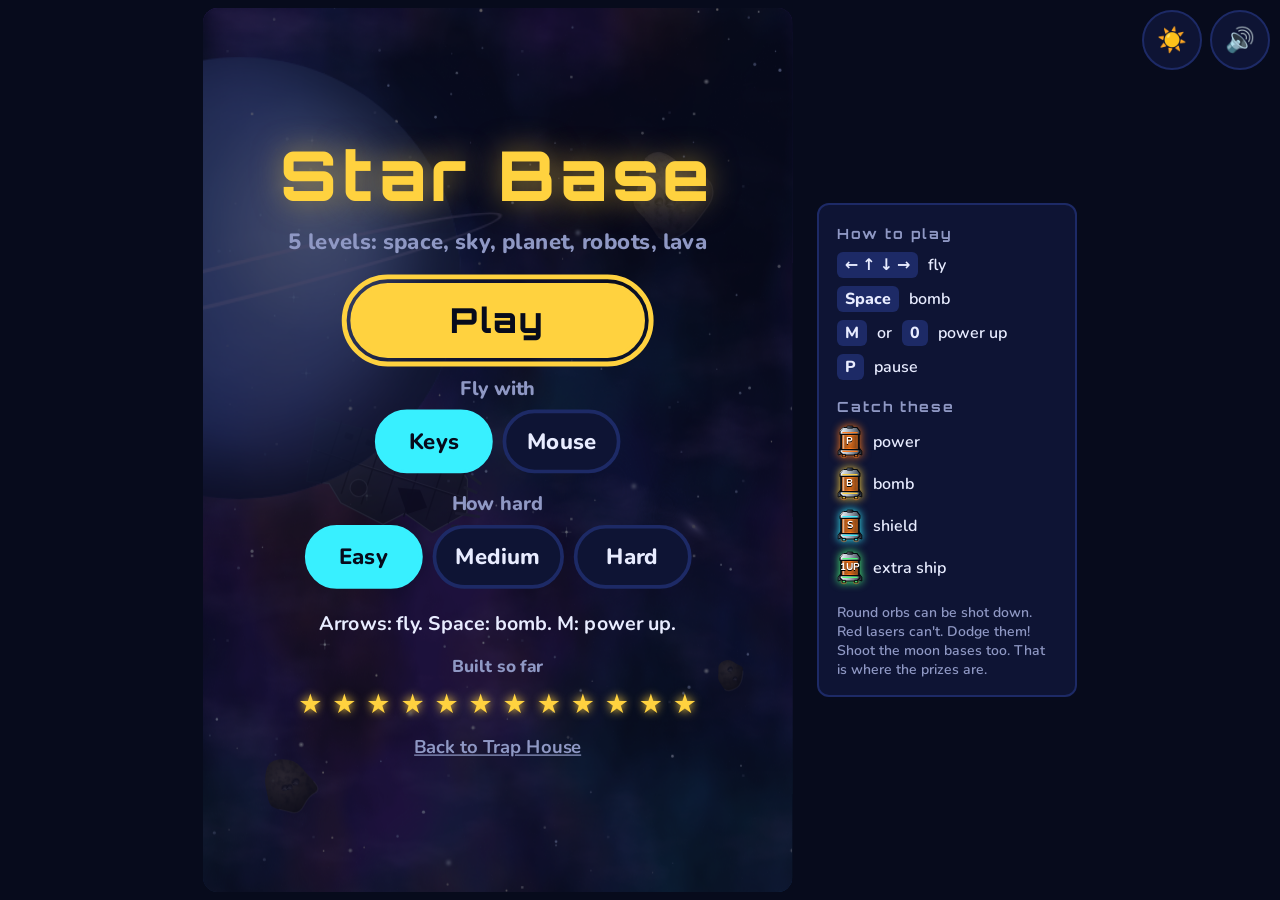
==== commit 59ffacef: "S11.1 — Win screen says you beat all 5 levels A player who finishes the game now sees 'You beat all " ====
--- a/space/index.html
+++ b/space/index.html
@@ -170,7 +170,7 @@
           <p class="best" id="win-best"></p>
           <ul class="win-stats" id="win-stats"></ul>
           <p class="tip" id="win-tip"></p>
-          <p class="soon">More levels coming soon!</p>
+          <p class="soon">You beat all 5 levels!</p>
           <button type="button" class="btn btn-go" id="btn-again-win">Play again</button>
           <button type="button" class="btn btn-quiet" id="btn-menu-win">Menu</button>
         </div>
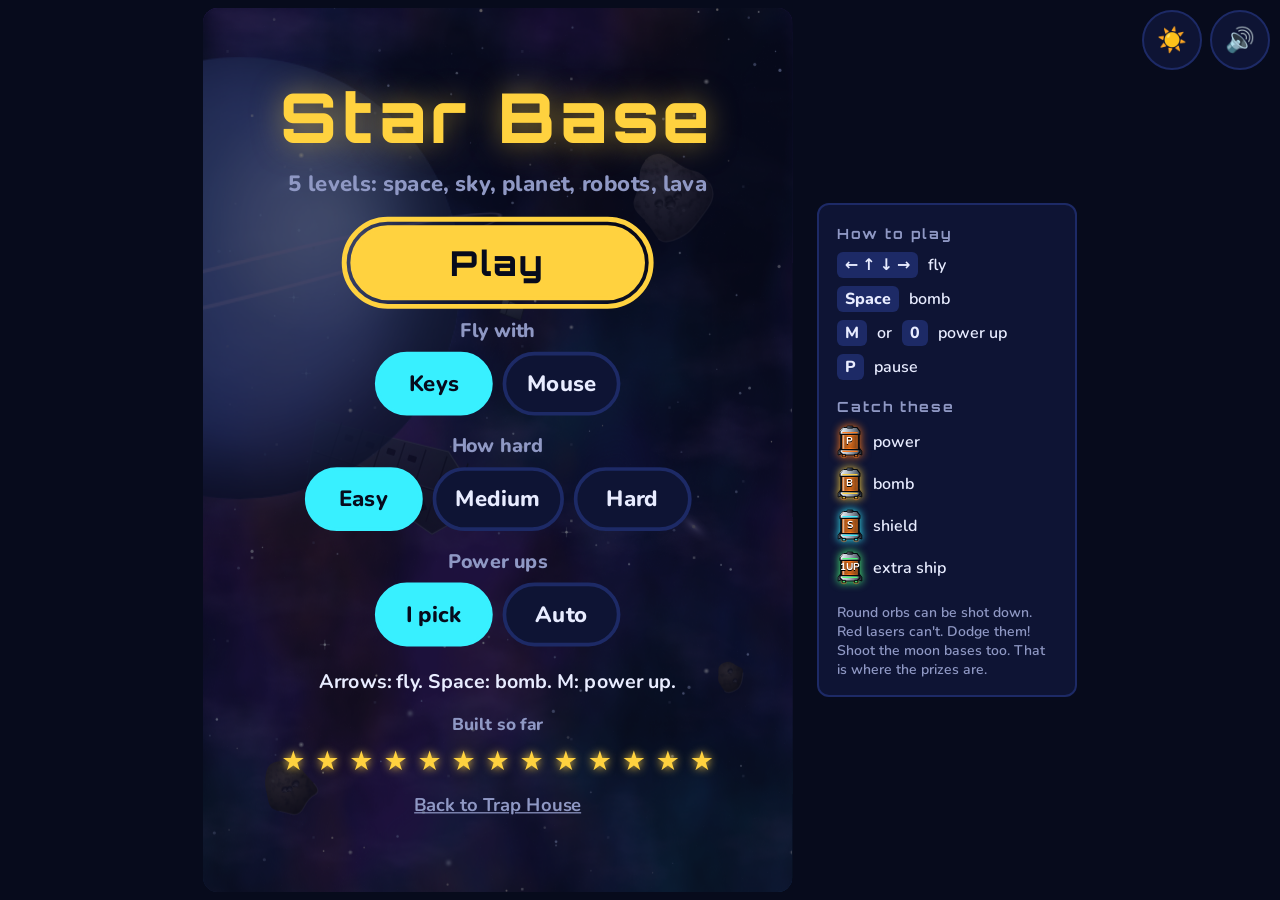
==== commit bb25fdb0: "S12 — Canvas, real sounds, new bombs, harder later levels (part 5) Co-Authored-By: Claude Opus 5.5 <" ====
--- a/space/index.html
+++ b/space/index.html
@@ -46,14 +46,8 @@
         <div class="bg bg-top" id="bg-top"></div>
       </div>
 
-      <!-- Layers, bottom to top. Later ones are drawn on top. -->
-      <div class="layer" id="layer-ground"></div>
-      <div class="layer" id="layer-pickups"></div>
-      <div class="layer" id="layer-air"></div>
-      <div class="layer" id="layer-shots"></div>
-      <div class="layer" id="layer-ship"></div>
-      <div class="layer" id="layer-foes"></div>
-      <div class="layer" id="layer-fx"></div>
+      <!-- The game itself is drawn here, every frame. js/canvas.js -->
+      <canvas class="play" id="play" width="480" height="720" aria-label="The game"></canvas>
 
       <!-- THE HUD: score, lives, bombs, power bar, weapons. js/hud.js -->
       <div class="hud" id="hud" hidden>
@@ -98,6 +92,11 @@
           <button type="button" class="pill" data-difficulty="easy" aria-pressed="true">Easy</button>
           <button type="button" class="pill" data-difficulty="medium" aria-pressed="false">Medium</button>
           <button type="button" class="pill" data-difficulty="hard" aria-pressed="false">Hard</button>
+        </fieldset>
+        <fieldset class="choice">
+          <legend>Power ups</legend>
+          <button type="button" class="pill" data-autopower="off" aria-pressed="true">I pick</button>
+          <button type="button" class="pill" data-autopower="on" aria-pressed="false">Auto</button>
         </fieldset>
         <p class="how" id="how-keys">Arrows: fly. Space: bomb. M: power up. P: pause.</p>
         <div class="built">
--- a/space/css/layout.css
+++ b/space/css/layout.css
@@ -433,3 +433,32 @@
 .mini-cap { position: relative; display: inline-block; width: 26px; height: 34px; flex: none; }
 .mini-cap svg { position: absolute; inset: 0; width: 100%; height: 100%; filter: drop-shadow(0 0 4px var(--cap)); }
 .mini-cap b { position: absolute; left: 0; right: 0; top: 10px; text-align: center; font-size: 10px; line-height: 12px; color: #ffffff; text-shadow: 0 1px 0 #000; }
+
+/* Your weapons, as pictures with dots, at the top right: out of the
+   way of your ship, which flies in the bottom part of the screen. */
+.hud-weapons {
+  left: auto; right: 8px; top: 48px; bottom: auto; transform: none;
+  flex-wrap: nowrap; gap: 6px; max-width: none; padding: 3px 6px;
+}
+.hud-weapon { flex-direction: column; gap: 1px; align-items: center; }
+.hud-icon { width: 30px; height: 17px; display: block; }
+.hud-weapon .pips { display: flex; gap: 2px; }
+.hud-weapon i { width: 5px; height: 5px; }
+
+/* Big words go in the top third, with a dark outline, so they never
+   hide behind beams or your ship. */
+.banner {
+  top: 21%;
+  -webkit-text-stroke: 1.5px var(--ink);
+  paint-order: stroke fill;
+  text-shadow: 0 0 6px var(--ink), 0 0 18px rgba(255, 210, 63, 0.6), 0 3px 0 var(--ink);
+}
+.banner.warn { text-shadow: 0 0 6px var(--ink), 0 0 18px rgba(255, 59, 59, 0.7), 0 3px 0 var(--ink); }
+
+/* During the game the help panel is hidden, so the game can be bigger. */
+body.in-game .side { display: none; }
+/* The power bar gets longer each level, so its blocks are thinner. */
+.hud-power i { width: 13px; }
+.hud-icon { width: 40px; height: 22px; }
+.hud-weapon i { width: 6px; height: 6px; }
+.hud-weapons { gap: 8px; padding: 4px 8px; }
--- a/space/css/game.css
+++ b/space/css/game.css
@@ -1005,3 +1005,6 @@
 .clouds-far { --tile: 600px; }
 .clouds-near { --tile: 900px; }
 .stars-twinkle { will-change: opacity; }
+
+/* The canvas the game is drawn on (js/canvas.js). */
+.play { position: absolute; left: 0; top: 0; width: 480px; height: 720px; pointer-events: none; }
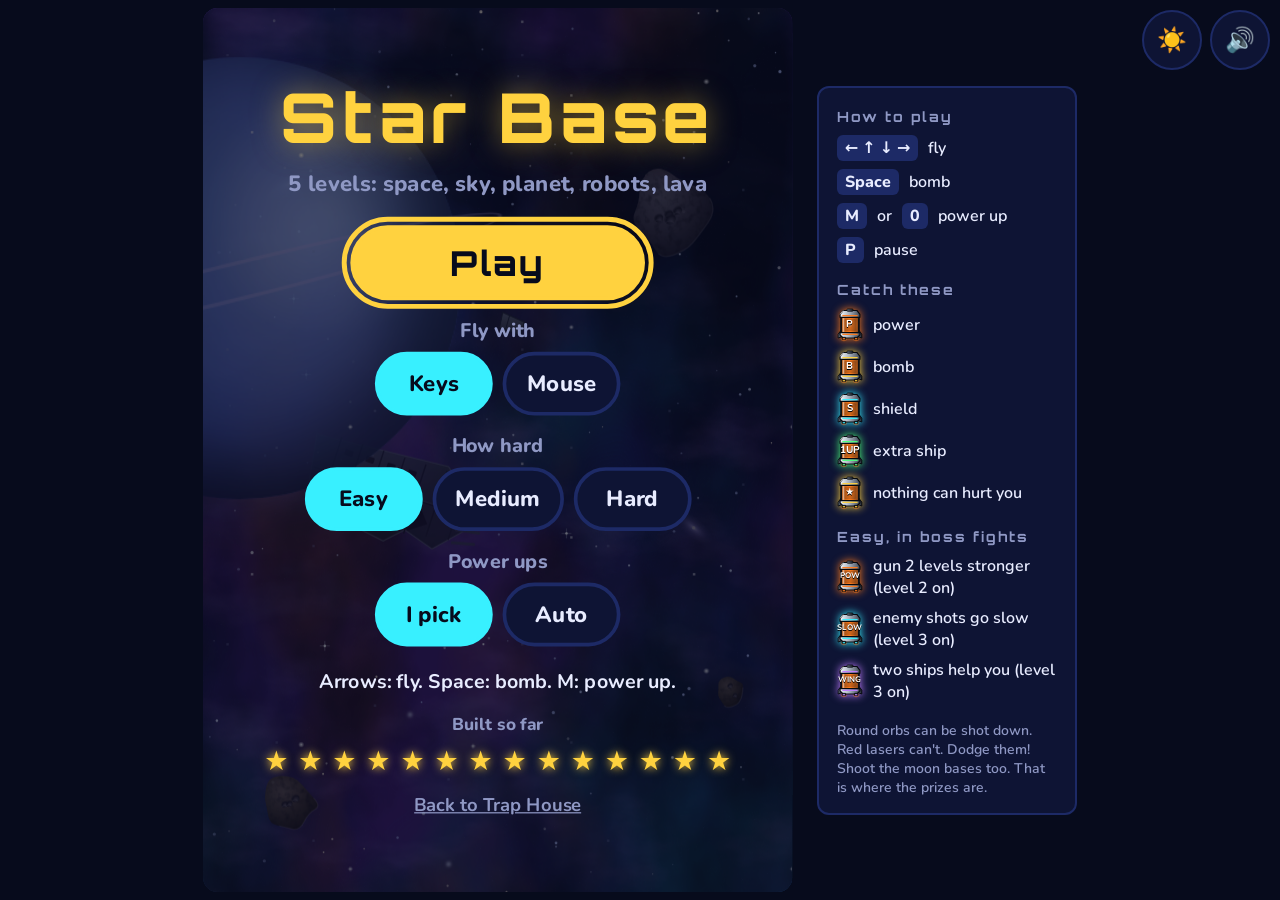
==== commit 88dc1224: "S13 — Boss fights: every boss its own, shields, engines, Easy helpers (part 3) Co-Authored-By: Claud" ====
--- a/space/index.html
+++ b/space/index.html
@@ -192,6 +192,13 @@
       <li><span class="mini-cap cap-B"><svg aria-hidden="true"><use href="#art-capsule" width="100%" height="100%"/></svg><b>B</b></span> bomb</li>
       <li><span class="mini-cap cap-S"><svg aria-hidden="true"><use href="#art-capsule" width="100%" height="100%"/></svg><b>S</b></span> shield</li>
       <li><span class="mini-cap cap-1UP"><svg aria-hidden="true"><use href="#art-capsule" width="100%" height="100%"/></svg><b>1UP</b></span> extra ship</li>
+      <li><span class="mini-cap cap-STAR"><svg aria-hidden="true"><use href="#art-capsule" width="100%" height="100%"/></svg><b>&#9733;</b></span> nothing can hurt you</li>
+    </ul>
+    <h2>Easy, in boss fights</h2>
+    <ul class="pickup-list">
+      <li><span class="mini-cap cap-POW small"><svg aria-hidden="true"><use href="#art-capsule" width="100%" height="100%"/></svg><b>POW</b></span> gun 2 levels stronger (level 2 on)</li>
+      <li><span class="mini-cap cap-SLOW small"><svg aria-hidden="true"><use href="#art-capsule" width="100%" height="100%"/></svg><b>SLOW</b></span> enemy shots go slow (level 3 on)</li>
+      <li><span class="mini-cap cap-WING small"><svg aria-hidden="true"><use href="#art-capsule" width="100%" height="100%"/></svg><b>WING</b></span> two ships help you (level 3 on)</li>
     </ul>
     <p class="side-note">Round orbs can be shot down. Red lasers can't. Dodge them!</p>
     <p class="side-note">Shoot the moon bases too. That is where the prizes are.</p>
--- a/space/css/game.css
+++ b/space/css/game.css
@@ -782,6 +782,11 @@
 .cap-B { --cap: var(--yellow); }
 .cap-S { --cap: var(--cyan); }
 .cap-1UP { --cap: var(--green); }
+.cap-STAR { --cap: var(--yellow); }
+.cap-POW { --cap: var(--orange); }
+.cap-SLOW { --cap: var(--cyan); }
+.cap-WING { --cap: var(--violet); }
+.mini-cap.small b { font-size: 8px; }
 @keyframes hover { from { transform: translateY(-2px) rotate(-4deg); } to { transform: translateY(2px) rotate(4deg); } }
 
 @media (prefers-reduced-motion: reduce) {
